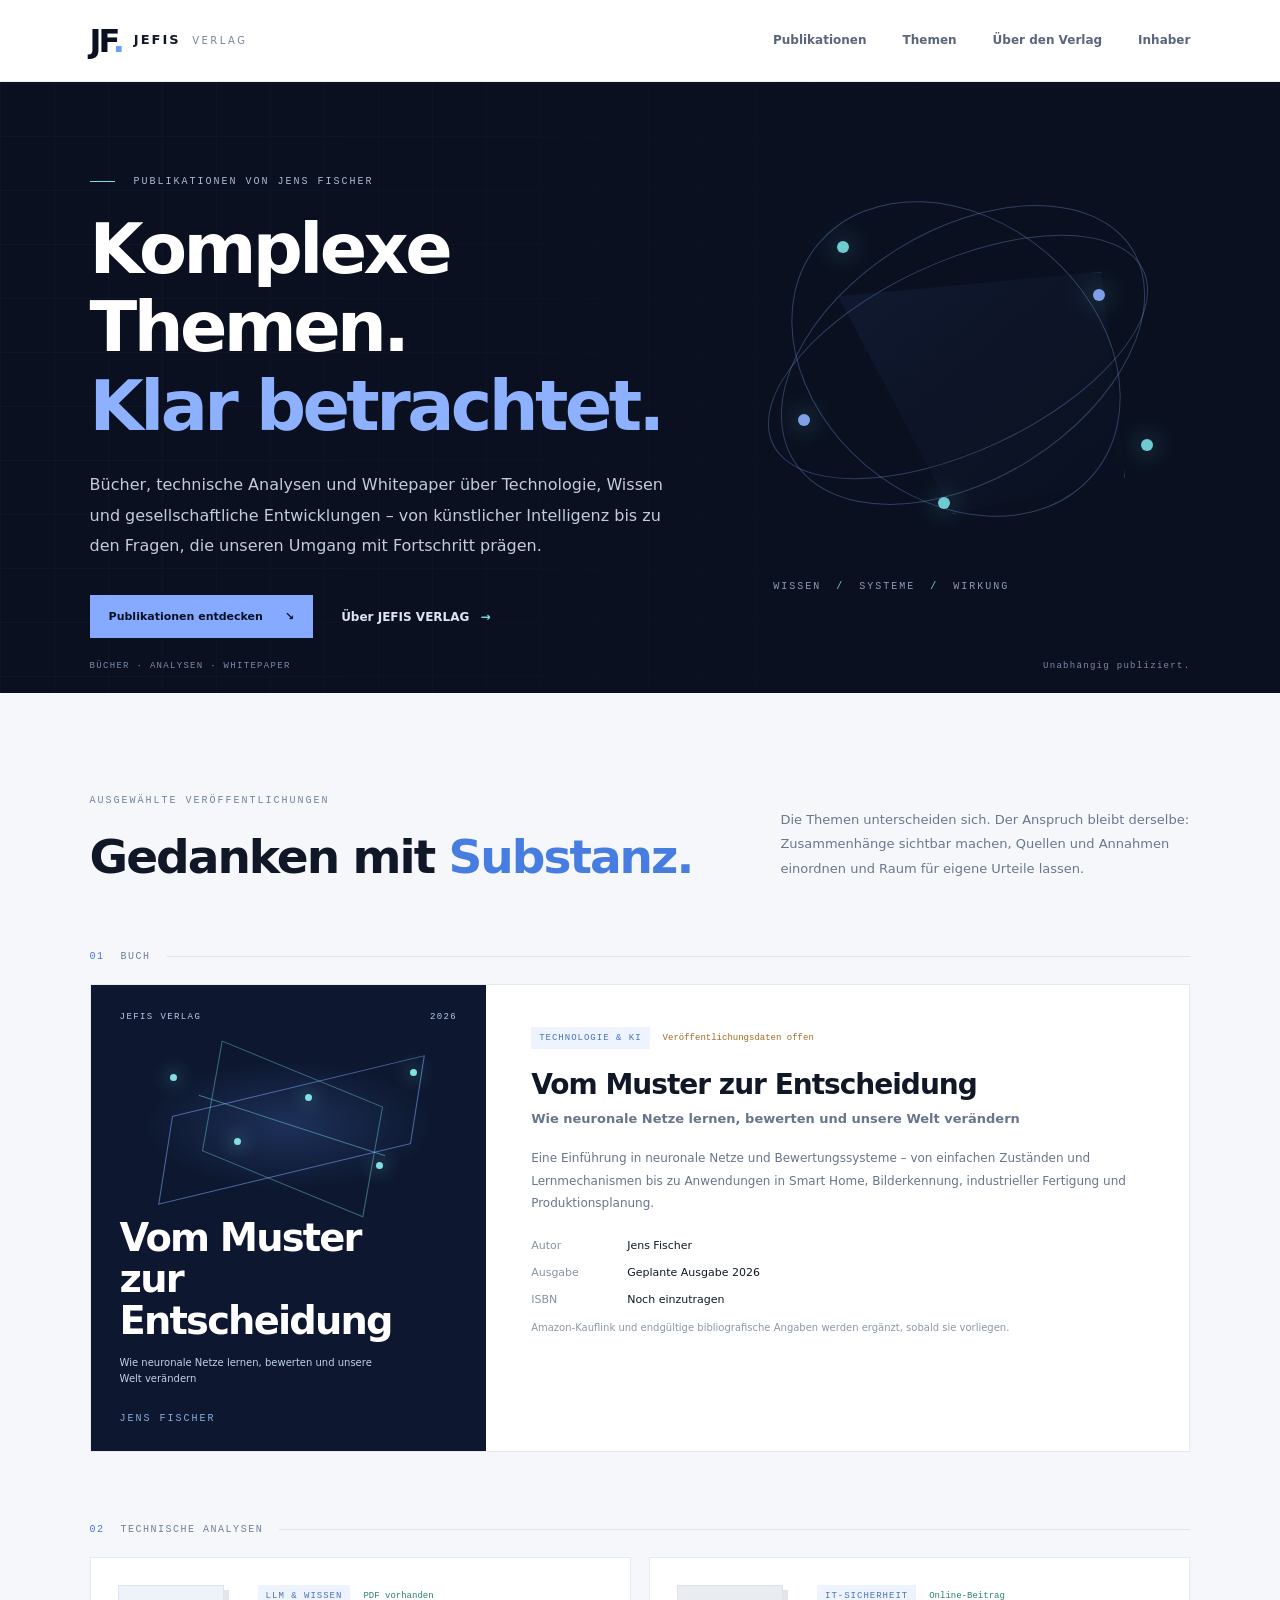
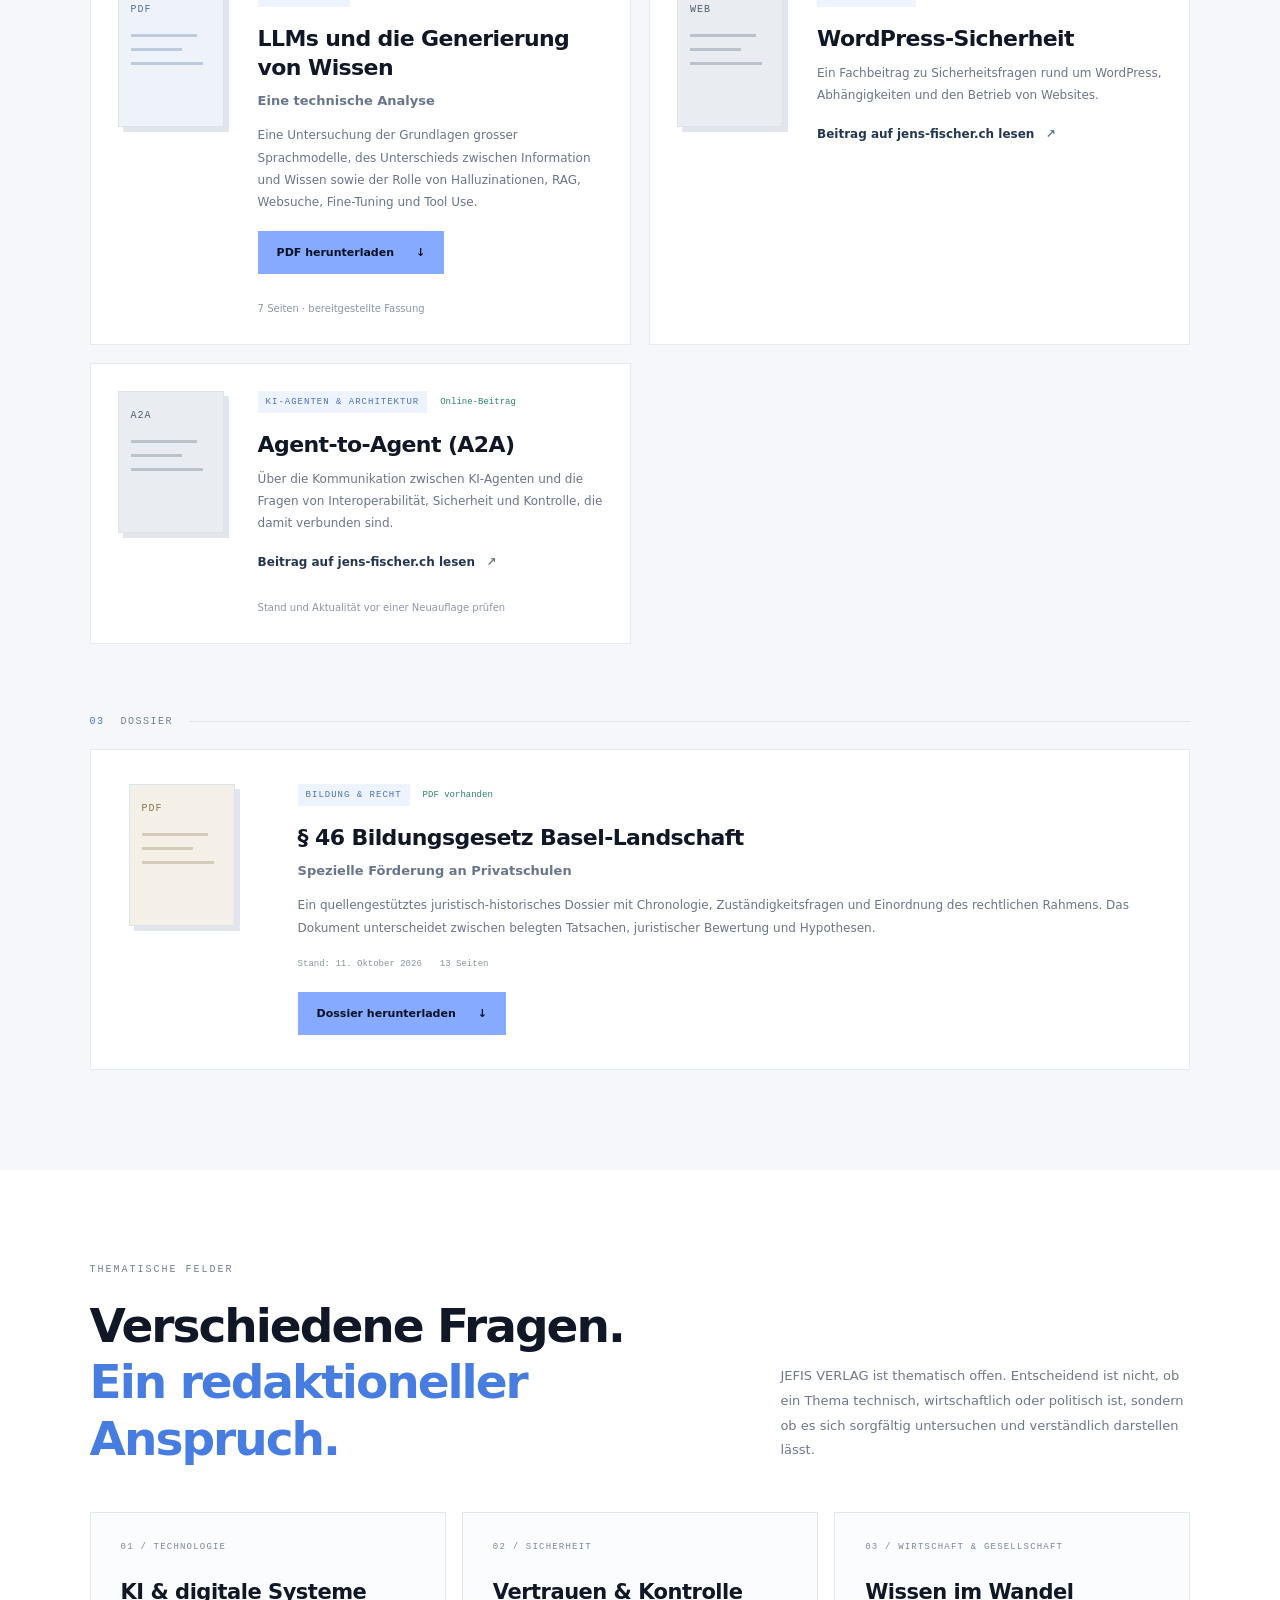
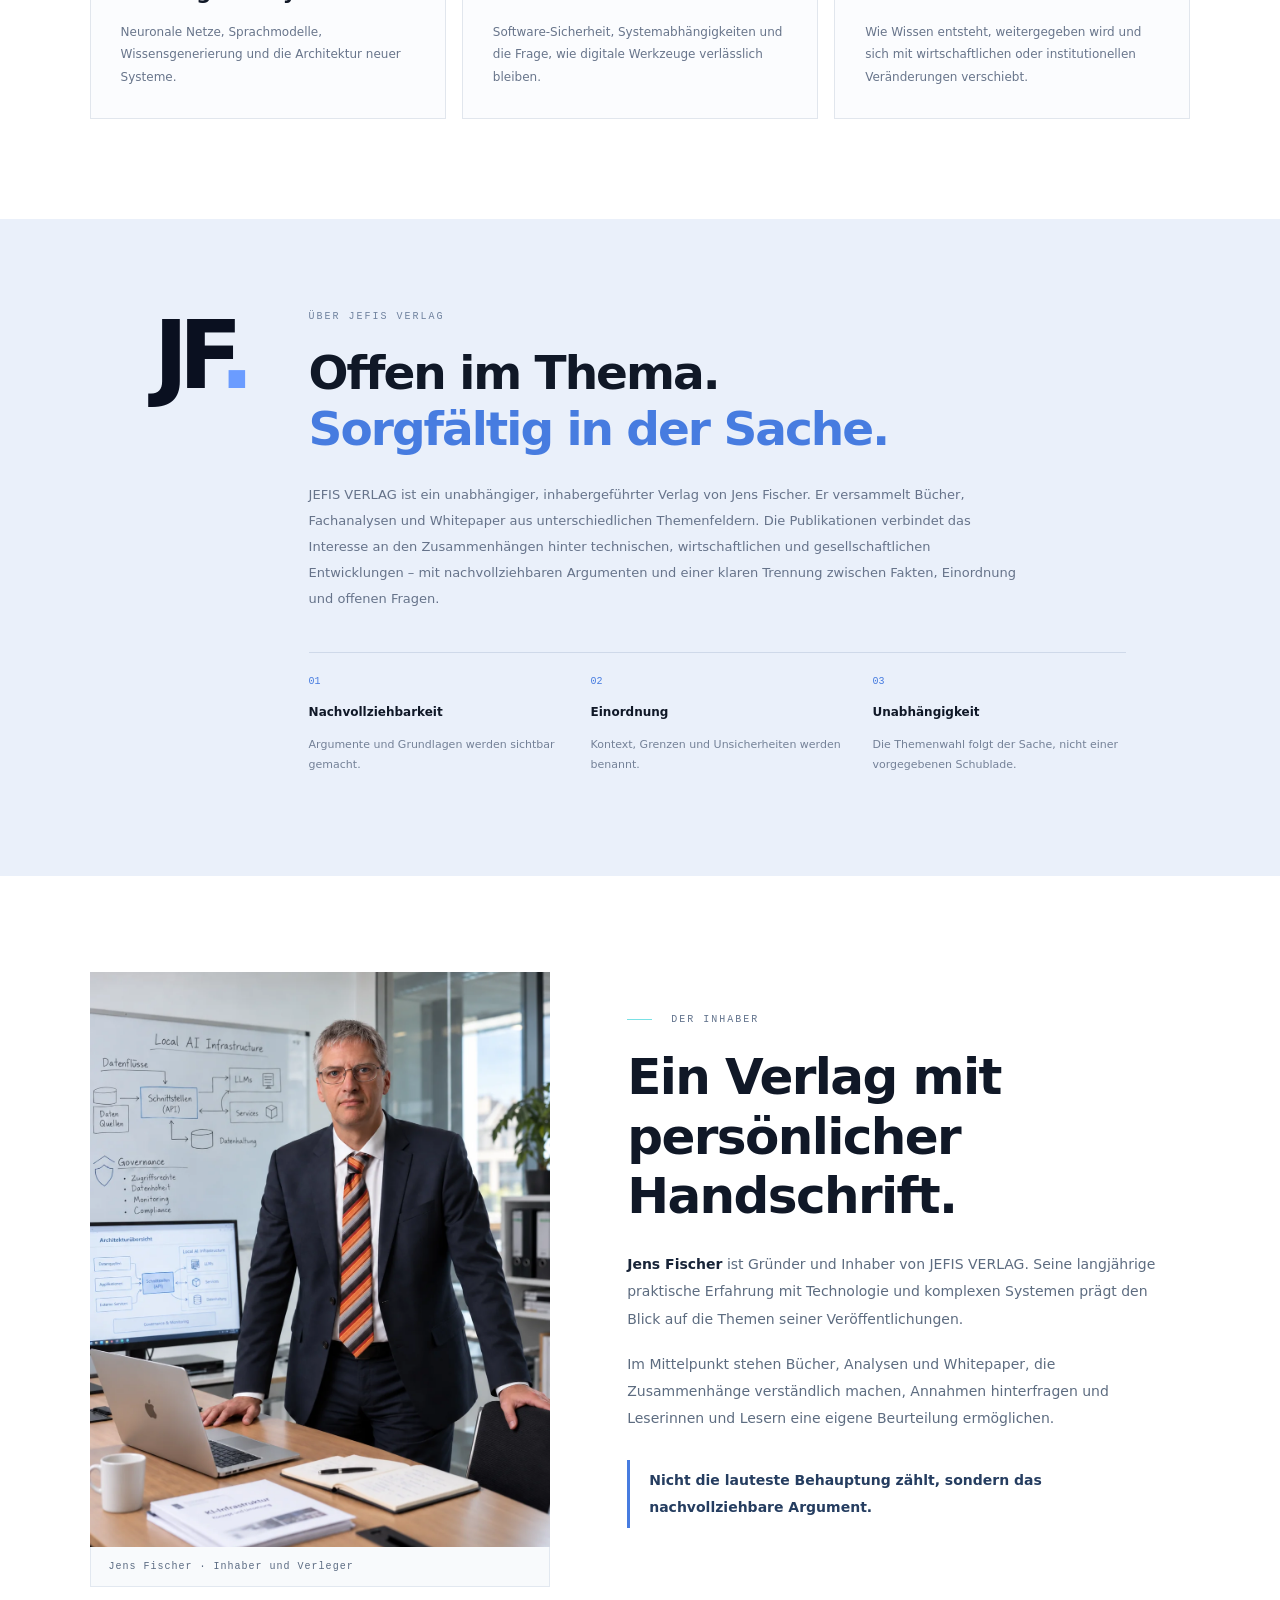
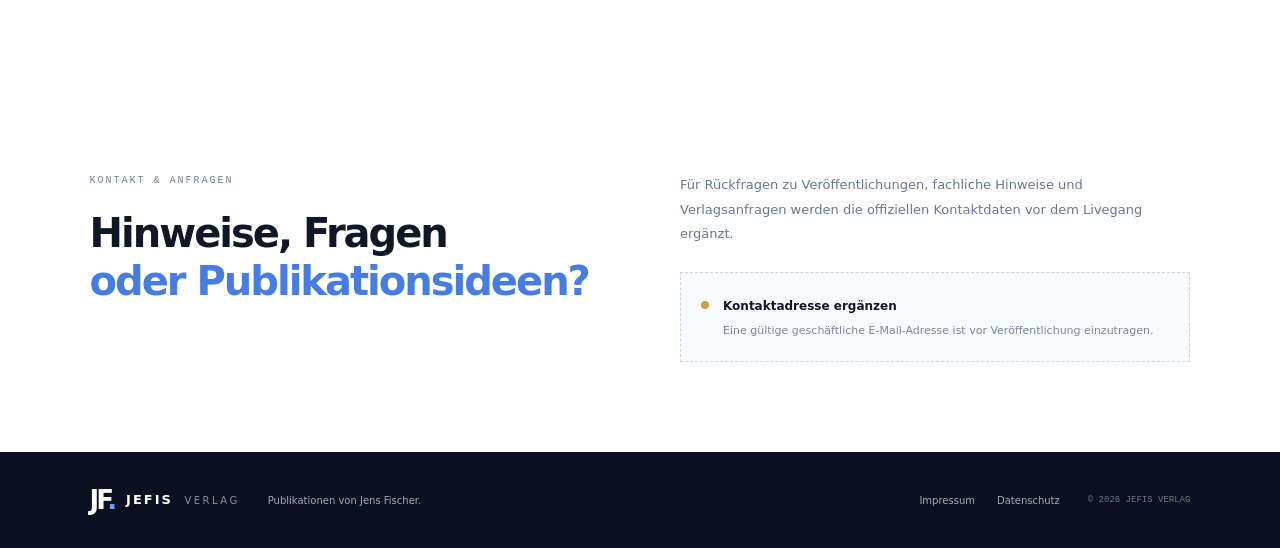
==== index.html @ 1a8c1069 "Add files via upload Initial website" ====
<!DOCTYPE html>

<html lang="de-CH">
<head>
<meta charset="utf-8"/>
<meta content="width=device-width, initial-scale=1" name="viewport"/>
<meta content="JEFIS VERLAG – Bücher, Fachanalysen und Whitepaper von Jens Fischer zu Technologie, Wissen, Sicherheit und gesellschaftlichem Wandel." name="description"/>
<meta content="#111a28" name="theme-color"/>
<title>JEFIS VERLAG — Publikationen von Jens Fischer</title>
<link href="assets/styles.css" rel="stylesheet"/>
</head>
<body>
<a class="skip-link" href="#inhalt">Zum Inhalt springen</a>
<header class="site-header">
<a aria-label="JEFIS VERLAG Startseite" class="brand" href="index.html"><span class="brand-mark">JF<span>.</span></span><span class="brand-name">JEFIS <b>VERLAG</b></span></a>
<nav aria-label="Hauptnavigation"><a href="#publikationen">Publikationen</a><a href="#themen">Themen</a><a href="#verlag">Über den Verlag</a><a href="#inhaber">Inhaber</a></nav>
</header>
<main id="inhalt">
<section class="hero">
<div class="hero-grid"></div>
<div class="hero-content">
<p class="eyebrow"><span class="eyebrow-line"></span> Publikationen von Jens Fischer</p>
<h1>Komplexe Themen.<br/><span>Klar betrachtet.</span></h1>
<p class="hero-copy">Bücher, technische Analysen und Whitepaper über Technologie, Wissen und gesellschaftliche Entwicklungen – von künstlicher Intelligenz bis zu den Fragen, die unseren Umgang mit Fortschritt prägen.</p>
<div class="hero-actions"><a class="button button-primary" href="#publikationen">Publikationen entdecken <span aria-hidden="true">↘</span></a><a class="text-link" href="#verlag">Über JEFIS VERLAG <span aria-hidden="true">→</span></a></div>
</div>
<div aria-hidden="true" class="hero-art"><div class="orbit orbit-one"></div><div class="orbit orbit-two"></div><div class="orbit orbit-three"></div><div class="node node-a"></div><div class="node node-b"></div><div class="node node-c"></div><div class="node node-d"></div><div class="node node-e"></div><div class="hero-art-label">WISSEN <span>/</span> SYSTEME <span>/</span> WIRKUNG</div></div>
<div class="hero-foot"><span>BÜCHER · ANALYSEN · WHITEPAPER</span><span>Unabhängig publiziert.</span></div>
</section>
<section class="section publications" id="publikationen">
<div class="section-heading"><div><p class="eyebrow">Ausgewählte Veröffentlichungen</p><h2>Gedanken mit <span>Substanz.</span></h2></div><p class="section-intro">Die Themen unterscheiden sich. Der Anspruch bleibt derselbe: Zusammenhänge sichtbar machen, Quellen und Annahmen einordnen und Raum für eigene Urteile lassen.</p></div>
<div class="publication-group"><div class="group-label"><span>01</span><span>BUCH</span><span class="group-rule"></span></div>
<article class="publication-card book-card">
<div aria-label="Gestaltete Titelansicht des Buches" class="book-cover"><div class="cover-top">JEFIS VERLAG <span>2026</span></div><div class="cover-graphic"><span></span><span></span><span></span><span></span><span></span><i></i></div><div class="cover-title">Vom Muster<br/>zur Entscheidung</div><div class="cover-subtitle">Wie neuronale Netze lernen, bewerten und unsere Welt verändern</div><div class="cover-author">JENS FISCHER</div></div>
<div class="publication-info"><div class="meta-row"><span class="tag">TECHNOLOGIE &amp; KI</span><span class="status">Veröffentlichungsdaten offen</span></div><h3>Vom Muster zur Entscheidung</h3><p class="subtitle">Wie neuronale Netze lernen, bewerten und unsere Welt verändern</p><p>Eine Einführung in neuronale Netze und Bewertungssysteme – von einfachen Zuständen und Lernmechanismen bis zu Anwendungen in Smart Home, Bilderkennung, industrieller Fertigung und Produktionsplanung.</p><p class="detail-line"><span>Autor</span> Jens Fischer</p><p class="detail-line"><span>Ausgabe</span> Geplante Ausgabe 2026</p><p class="detail-line"><span>ISBN</span> Noch einzutragen</p><p class="micro-note">Amazon-Kauflink und endgültige bibliografische Angaben werden ergänzt, sobald sie vorliegen.</p></div>
</article>
</div>
<div class="publication-group"><div class="group-label"><span>02</span><span>TECHNISCHE ANALYSEN</span><span class="group-rule"></span></div>
<div class="publication-list">
<article class="list-card"><div class="document-symbol symbol-blue"><span>PDF</span><i></i><i></i><i></i></div><div class="list-card-content"><div class="meta-row"><span class="tag">LLM &amp; WISSEN</span><span class="status status-live">PDF vorhanden</span></div><h3>LLMs und die Generierung von Wissen</h3><p class="subtitle">Eine technische Analyse</p><p>Eine Untersuchung der Grundlagen grosser Sprachmodelle, des Unterschieds zwischen Information und Wissen sowie der Rolle von Halluzinationen, RAG, Websuche, Fine-Tuning und Tool Use.</p><div class="card-actions"><a class="button button-primary" download="" href="whitepapers/llms-generierung-von-wissen.pdf">PDF herunterladen <span aria-hidden="true">↓</span></a><span class="micro-note">7 Seiten · bereitgestellte Fassung</span></div></div></article>
<article class="list-card"><div class="document-symbol symbol-slate"><span>WEB</span><i></i><i></i><i></i></div><div class="list-card-content"><div class="meta-row"><span class="tag">IT-SICHERHEIT</span><span class="status status-live">Online-Beitrag</span></div><h3>WordPress-Sicherheit</h3><p>Ein Fachbeitrag zu Sicherheitsfragen rund um WordPress, Abhängigkeiten und den Betrieb von Websites.</p><div class="card-actions"><a class="text-link dark-link" href="https://jens-fischer.ch/projekt-wordpress-sicherheit.html" rel="noopener noreferrer" target="_blank">Beitrag auf jens-fischer.ch lesen <span aria-hidden="true">↗</span></a></div></div></article>
<article class="list-card"><div class="document-symbol symbol-slate"><span>A2A</span><i></i><i></i><i></i></div><div class="list-card-content"><div class="meta-row"><span class="tag">KI-AGENTEN &amp; ARCHITEKTUR</span><span class="status status-live">Online-Beitrag</span></div><h3>Agent-to-Agent (A2A)</h3><p>Über die Kommunikation zwischen KI-Agenten und die Fragen von Interoperabilität, Sicherheit und Kontrolle, die damit verbunden sind.</p><div class="card-actions"><a class="text-link dark-link" href="https://jens-fischer.ch/a2a.html" rel="noopener noreferrer" target="_blank">Beitrag auf jens-fischer.ch lesen <span aria-hidden="true">↗</span></a><span class="micro-note">Stand und Aktualität vor einer Neuauflage prüfen</span></div></div></article>
</div>
</div>
<div class="publication-group"><div class="group-label"><span>03</span><span>DOSSIER</span><span class="group-rule"></span></div>
<article class="list-card"><div class="document-symbol symbol-amber"><span>PDF</span><i></i><i></i><i></i></div><div class="list-card-content"><div class="meta-row"><span class="tag">BILDUNG &amp; RECHT</span><span class="status status-live">PDF vorhanden</span></div><h3>§ 46 Bildungsgesetz Basel-Landschaft</h3><p class="subtitle">Spezielle Förderung an Privatschulen</p><p>Ein quellengestütztes juristisch-historisches Dossier mit Chronologie, Zuständigkeitsfragen und Einordnung des rechtlichen Rahmens. Das Dokument unterscheidet zwischen belegten Tatsachen, juristischer Bewertung und Hypothesen.</p><div class="paper-meta"><span>Stand: 11. Oktober 2026</span><span>13 Seiten</span></div><div class="card-actions"><a class="button button-primary" download="" href="whitepapers/paragraph-46-bildungsgesetz-bl.pdf">Dossier herunterladen <span aria-hidden="true">↓</span></a></div></div></article>
</div>
</section>
<section class="themes-section" id="themen"><div class="section-heading"><div><p class="eyebrow">Thematische Felder</p><h2>Verschiedene Fragen.<br/><span>Ein redaktioneller Anspruch.</span></h2></div><p class="section-intro">JEFIS VERLAG ist thematisch offen. Entscheidend ist nicht, ob ein Thema technisch, wirtschaftlich oder politisch ist, sondern ob es sich sorgfältig untersuchen und verständlich darstellen lässt.</p></div>
<div class="theme-grid">
<article class="theme-card"><span class="theme-number">01 / TECHNOLOGIE</span><h3>KI &amp; digitale Systeme</h3><p>Neuronale Netze, Sprachmodelle, Wissensgenerierung und die Architektur neuer Systeme.</p></article>
<article class="theme-card"><span class="theme-number">02 / SICHERHEIT</span><h3>Vertrauen &amp; Kontrolle</h3><p>Software-Sicherheit, Systemabhängigkeiten und die Frage, wie digitale Werkzeuge verlässlich bleiben.</p></article>
<article class="theme-card"><span class="theme-number">03 / WIRTSCHAFT &amp; GESELLSCHAFT</span><h3>Wissen im Wandel</h3><p>Wie Wissen entsteht, weitergegeben wird und sich mit wirtschaftlichen oder institutionellen Veränderungen verschiebt.</p></article>

</div>
</section>
<section class="manifesto" id="verlag"><div class="manifesto-mark">JF<span>.</span></div><div><p class="eyebrow">Über JEFIS VERLAG</p><h2>Offen im Thema.<br/><span>Sorgfältig in der Sache.</span></h2><p>JEFIS VERLAG ist ein unabhängiger, inhabergeführter Verlag von Jens Fischer. Er versammelt Bücher, Fachanalysen und Whitepaper aus unterschiedlichen Themenfeldern. Die Publikationen verbindet das Interesse an den Zusammenhängen hinter technischen, wirtschaftlichen und gesellschaftlichen Entwicklungen – mit nachvollziehbaren Argumenten und einer klaren Trennung zwischen Fakten, Einordnung und offenen Fragen.</p><div class="principles"><div><span>01</span><b>Nachvollziehbarkeit</b><p>Argumente und Grundlagen werden sichtbar gemacht.</p></div><div><span>02</span><b>Einordnung</b><p>Kontext, Grenzen und Unsicherheiten werden benannt.</p></div><div><span>03</span><b>Unabhängigkeit</b><p>Die Themenwahl folgt der Sache, nicht einer vorgegebenen Schublade.</p></div></div></div></section><section aria-labelledby="owner-title" class="publisher-owner" id="inhaber">
<div class="owner-photo-wrap">
<img alt="Jens Fischer, Inhaber von JEFIS VERLAG, vor einer Tafel mit einer Skizze zu lokaler KI-Infrastruktur" decoding="async" height="1200" loading="lazy" src="assets/jefis-inhaber.webp" width="920"/>
<div class="owner-photo-caption">Jens Fischer · Inhaber und Verleger</div>
</div>
<div class="owner-text">
<p class="eyebrow"><span class="eyebrow-line"></span> Der Inhaber</p>
<h2 id="owner-title">Ein Verlag mit persönlicher Handschrift.</h2>
<p><strong>Jens Fischer</strong> ist Gründer und Inhaber von JEFIS VERLAG. Seine langjährige praktische Erfahrung mit Technologie und komplexen Systemen prägt den Blick auf die Themen seiner Veröffentlichungen.</p>
<p>Im Mittelpunkt stehen Bücher, Analysen und Whitepaper, die Zusammenhänge verständlich machen, Annahmen hinterfragen und Leserinnen und Lesern eine eigene Beurteilung ermöglichen.</p>
<p class="owner-note">Nicht die lauteste Behauptung zählt, sondern das nachvollziehbare Argument.</p>
</div>
</section>
<section class="contact-section" id="kontakt"><div><p class="eyebrow">Kontakt &amp; Anfragen</p><h2>Hinweise, Fragen<br/><span>oder Publikationsideen?</span></h2></div><div class="contact-content"><p>Für Rückfragen zu Veröffentlichungen, fachliche Hinweise und Verlagsanfragen werden die offiziellen Kontaktdaten vor dem Livegang ergänzt.</p><div class="contact-placeholder"><span class="contact-dot"></span><div><b>Kontaktadresse ergänzen</b><p>Eine gültige geschäftliche E-Mail-Adresse ist vor Veröffentlichung einzutragen.</p></div></div></div></section>
</main>
<footer class="site-footer"><a class="brand footer-brand" href="index.html"><span class="brand-mark">JF<span>.</span></span><span class="brand-name">JEFIS <b>VERLAG</b></span></a><p>Publikationen von Jens Fischer.</p><div class="footer-links"><a href="impressum.html">Impressum</a><a href="datenschutz.html">Datenschutz</a></div><span class="copyright">© 2026 JEFIS VERLAG</span></footer>
</body>
</html>
---- assets/styles.css ----
:root{--ink:#101827;--navy:#0a1020;--muted:#637087;--blue:#6b9cff;--cyan:#79e1e5;--paper:#f5f7fb;--line:#dfe5ef;--white:#fff;--mono:'SFMono-Regular',Consolas,'Liberation Mono',monospace;--sans:Inter,ui-sans-serif,system-ui,-apple-system,BlinkMacSystemFont,'Segoe UI',Arial,sans-serif}*{box-sizing:border-box}html{scroll-behavior:smooth;scroll-padding-top:90px}body{margin:0;background:var(--paper);color:var(--ink);font-family:var(--sans);font-size:15px;line-height:1.7;-webkit-font-smoothing:antialiased}a{color:inherit;text-decoration:none}.skip-link{position:absolute;left:-9999px;top:0;background:#fff;padding:10px}.skip-link:focus{left:10px;z-index:100}.site-header{height:82px;padding:0 7vw;display:flex;align-items:center;justify-content:space-between;background:#fff;border-bottom:1px solid #e8edf5}.brand{display:inline-flex;align-items:center;gap:12px}.brand-mark{font-size:32px;font-weight:800;letter-spacing:-3px;line-height:1;color:var(--navy)}.brand-mark span,.manifesto-mark span{color:var(--blue)}.brand-name{font-size:13px;font-weight:800;letter-spacing:2px}.brand-name b{font-size:10px;font-weight:500;color:#7a8597;letter-spacing:2.5px;margin-left:5px}nav{display:flex;gap:36px;font-size:12px;font-weight:700;color:#59667b}nav a:hover,.footer-links a:hover{color:#2e65ca}.hero{position:relative;min-height:610px;background:var(--navy);color:#fff;padding:92px 7vw 55px;overflow:hidden;isolation:isolate}.hero-grid{position:absolute;inset:0;z-index:-1;opacity:.17;background-image:linear-gradient(rgba(132,164,218,.22) 1px,transparent 1px),linear-gradient(90deg,rgba(132,164,218,.22) 1px,transparent 1px);background-size:54px 54px;mask-image:linear-gradient(90deg,black,transparent 92%)}.hero-content{max-width:680px;position:relative;z-index:2}.eyebrow{font:500 10px/1.5 var(--mono);text-transform:uppercase;letter-spacing:2px;color:#71839f;margin:0 0 21px}.hero .eyebrow{color:#a9bad5}.eyebrow-line{display:inline-block;width:25px;height:1px;background:var(--cyan);vertical-align:middle;margin-right:11px}.hero h1{font-size:clamp(40px,5.5vw,70px);line-height:1.12;letter-spacing:-3.6px;margin:0 0 25px;font-weight:700}.hero h1 span{color:#8db1ff}.hero-copy{font-size:16px;line-height:1.9;max-width:600px;color:#c2ccdc;margin:0 0 34px}.hero-actions{display:flex;align-items:center;gap:28px;flex-wrap:wrap}.button{display:inline-flex;align-items:center;justify-content:center;gap:22px;padding:14px 18px;font:700 11px var(--sans);border:1px solid transparent;cursor:pointer;transition:transform .18s,background .18s}.button:hover:not(:disabled){transform:translateY(-2px)}.button-primary{background:#86aaff;color:#071123}.button-primary:hover{background:#a3beff}.text-link{font-size:12px;font-weight:700;color:#dce5f4}.text-link span{color:var(--cyan);margin-left:7px}.hero-art{position:absolute;width:470px;height:470px;right:6%;top:65px;opacity:.9}.orbit{position:absolute;border:1px solid rgba(130,170,245,.35);border-radius:50%;transform:rotate(-25deg)}.orbit-one{width:410px;height:190px;left:20px;top:115px}.orbit-two{width:360px;height:280px;left:43px;top:72px;transform:rotate(40deg)}.orbit-three{width:250px;height:400px;left:105px;top:8px;transform:rotate(58deg)}.node{position:absolute;width:12px;height:12px;border-radius:50%;background:var(--cyan);box-shadow:0 0 25px rgba(121,225,229,.7)}.node-a{left:104px;top:94px}.node-b{left:360px;top:142px;background:#8db1ff}.node-c{left:205px;top:350px}.node-d{left:408px;top:292px}.node-e{left:65px;top:267px;background:#8db1ff}.hero-art:after{content:'';position:absolute;left:90px;top:125px;width:300px;height:240px;border:1px solid rgba(141,177,255,.2);clip-path:polygon(5% 10%,92% 0,100% 85%,43% 100%);background:linear-gradient(140deg,rgba(105,150,255,.08),transparent)}.hero-art-label{position:absolute;bottom:25px;left:40px;font:10px var(--mono);letter-spacing:2px;color:#9aabc5}.hero-art-label span{color:var(--cyan);padding:0 7px}.hero-foot{position:absolute;left:7vw;right:7vw;bottom:22px;display:flex;justify-content:space-between;font:9px var(--mono);letter-spacing:1.3px;color:#7d8ba4}.section{padding:100px 7vw}.section-heading{display:flex;justify-content:space-between;gap:50px;align-items:end;margin-bottom:65px}.section-heading h2,.manifesto h2,.contact-section h2{font-size:clamp(32px,4vw,47px);line-height:1.2;letter-spacing:-2px;margin:0;font-weight:700}.section-heading h2 span,.manifesto h2 span,.contact-section h2 span{color:#477ce0}.section-intro{max-width:410px;margin:0 0 4px;color:#6b778c;font-size:13px;line-height:1.9}.publication-group{margin-top:20px}.group-label{display:flex;align-items:center;gap:16px;font:10px var(--mono);letter-spacing:1.5px;color:#718097;margin-bottom:22px}.group-label>span:first-child{color:#4277dc}.group-rule{height:1px;background:var(--line);flex:1}.publication-card{display:grid;grid-template-columns:minmax(230px,36%) 1fr;background:#fff;border:1px solid #e5eaf2}.book-cover{min-height:420px;padding:27px 29px;background:#0d1830;color:#fff;display:flex;flex-direction:column;position:relative;overflow:hidden}.cover-top{display:flex;justify-content:space-between;font:9px var(--mono);letter-spacing:1.4px;color:#b8c9e9}.cover-graphic{height:150px;position:relative;margin:28px 0 17px;background:radial-gradient(ellipse at center,rgba(96,145,255,.2),transparent 60%)}.cover-graphic span{position:absolute;width:7px;height:7px;border-radius:50%;background:#80e0e2;box-shadow:0 0 18px #80e0e2}.cover-graphic span:nth-child(1){top:24px;left:15%}.cover-graphic span:nth-child(2){top:88px;left:34%}.cover-graphic span:nth-child(3){top:44px;left:55%}.cover-graphic span:nth-child(4){top:112px;left:76%}.cover-graphic span:nth-child(5){top:19px;left:86%}.cover-graphic:before,.cover-graphic:after{content:'';position:absolute;left:16%;top:23%;width:69%;height:60%;border:1px solid rgba(132,169,255,.55);transform:skew(-23deg) rotate(-15deg)}.cover-graphic:after{left:28%;top:12%;width:46%;height:80%;transform:skew(16deg) rotate(25deg);border-color:rgba(121,225,229,.4)}.cover-graphic i{position:absolute;left:22%;top:50%;width:58%;height:1px;background:rgba(121,225,229,.45);transform:rotate(18deg)}.cover-title{font-size:clamp(28px,3vw,39px);line-height:1.08;letter-spacing:-1.8px;font-weight:700;position:relative}.cover-subtitle{font-size:10px;line-height:1.6;color:#c2d0e9;margin-top:14px;max-width:270px}.cover-author{margin-top:auto;padding-top:26px;font:10px var(--mono);letter-spacing:2px;color:#8ca9dd}.publication-info{padding:42px 45px}.meta-row{display:flex;align-items:center;gap:13px;flex-wrap:wrap;margin-bottom:18px}.tag{font:9px var(--mono);letter-spacing:1px;color:#4a72ba;background:#edf3ff;padding:6px 8px}.status{font:9px var(--mono);color:#a26b26}.status-live{color:#2d826e}.publication-info h3,.whitepaper-info h3{font-size:28px;letter-spacing:-1px;line-height:1.25;margin:0 0 6px}.subtitle{font-size:13px;font-weight:700;color:#68758b;margin:0 0 17px}.publication-info>p:not(.subtitle):not(.detail-line):not(.micro-note),.whitepaper-info>p:not(.subtitle):not(.micro-note){font-size:12px;line-height:1.9;color:#68758b;margin:0 0 22px}.detail-line{display:flex;gap:20px;margin:8px 0;font-size:11px}.detail-line span{width:76px;color:#8591a4}.button-disabled{background:#eef1f6;color:#8a94a5;border-color:#e3e8f0;cursor:not-allowed;margin-top:17px}.micro-note{font-size:10px;color:#8b96a8;margin:10px 0 0;line-height:1.7}.whitepaper-group{margin-top:72px}.whitepaper-card{display:grid;grid-template-columns:145px 1fr;gap:32px;padding:37px 42px;background:#fff;border:1px solid #e5eaf2}.paper-icon{height:174px;width:130px;background:#eaf0fa;border:1px solid #d7e0ef;position:relative;padding:22px 14px;color:#477ce0;font:11px var(--mono);letter-spacing:1px;box-shadow:7px 7px 0 #d9e2f0}.paper-corner{position:absolute;right:0;top:0;width:24px;height:24px;background:#d1def2;clip-path:polygon(0 0,100% 100%,100% 0)}.paper-icon i{display:block;height:3px;background:#bdcce2;margin-top:13px;width:85%}.paper-icon i:nth-of-type(2){width:68%}.paper-icon i:nth-of-type(3){width:92%}.paper-icon i:nth-of-type(4){width:52%}.whitepaper-info h3{font-size:24px}.paper-meta{display:flex;gap:18px;flex-wrap:wrap;font:9px var(--mono);color:#8792a4;margin:20px 0 23px}.whitepaper-info .button{margin-top:0}.manifesto{background:#eaf0fa;padding:90px 12vw;display:grid;grid-template-columns:120px 1fr;gap:35px}.manifesto-mark{font-size:94px;font-weight:800;line-height:1;color:#0a1020;letter-spacing:-10px}.manifesto h2{margin-bottom:24px}.manifesto>div:nth-child(2)>p:not(.eyebrow){max-width:720px;font-size:13px;line-height:2;color:#66738a}.principles{display:grid;grid-template-columns:repeat(3,1fr);gap:28px;margin-top:40px;border-top:1px solid #cfd9e9;padding-top:23px}.principles div>span{display:block;font:10px var(--mono);color:#477ce0;margin-bottom:12px}.principles b{font-size:12px}.principles p{font-size:11px;line-height:1.8;color:#748197}.contact-section{padding:90px 7vw;display:grid;grid-template-columns:1fr 1fr;gap:80px;background:#fff}.contact-section h2{font-size:40px}.contact-content>p{font-size:13px;line-height:1.9;color:#6b778c;margin:0 0 25px}.contact-placeholder{display:flex;gap:14px;align-items:flex-start;padding:20px;border:1px dashed #cbd4e3;background:#f9fbfe}.contact-dot{width:8px;height:8px;border-radius:50%;background:#d69b45;margin-top:8px;flex-shrink:0}.contact-placeholder b{font-size:12px}.contact-placeholder p{font-size:11px;color:#7a879b;margin:4px 0 0}.site-footer{background:#0a1020;color:#9caac0;padding:35px 7vw;display:flex;align-items:center;gap:28px;flex-wrap:wrap}.footer-brand .brand-mark{color:#fff;font-size:26px}.footer-brand .brand-name{color:#fff}.footer-brand .brand-name b{color:#8290a8}.site-footer>p{font-size:10px;margin:0;flex:1}.footer-links{display:flex;gap:22px;font-size:10px}.copyright{font:9px var(--mono);color:#697993}
.legal-page{max-width:860px;margin:0 auto;padding:70px 24px 100px;min-height:70vh}.legal-page h1{font-size:40px;letter-spacing:-1.5px}.legal-page h2{font-size:19px;margin-top:35px}.legal-page p,.legal-page li{font-size:13px;color:#5f6d83;line-height:1.9}.legal-warning{padding:16px 20px;background:#fff2d9;border-left:3px solid #d69b45;color:#805c25;font-size:12px;margin:25px 0}.back-link{font-size:12px;color:#477ce0;font-weight:700}.placeholder{background:#fff;padding:2px 5px;border-bottom:1px dashed #bd873e;color:#9a6926}
@media(max-width:900px){.hero-art{right:-170px;opacity:.35}.hero-content{max-width:680px}.publication-info{padding:30px}.manifesto{padding:75px 7vw;grid-template-columns:75px 1fr}.manifesto-mark{font-size:70px}.contact-section{gap:35px}}@media(max-width:640px){.site-header{height:auto;min-height:76px;padding:18px 6vw;align-items:flex-start;gap:16px;flex-direction:column}nav{gap:21px;flex-wrap:wrap}.hero{padding:76px 6vw 75px;min-height:600px}.hero h1{letter-spacing:-2px}.hero-art{top:190px;right:-230px;opacity:.25}.hero-foot{left:6vw;right:6vw;font-size:8px}.hero-foot span:last-child{display:none}.section{padding:70px 6vw}.section-heading{display:block;margin-bottom:45px}.section-intro{margin-top:22px}.publication-card{grid-template-columns:1fr}.book-cover{min-height:390px}.publication-info{padding:28px 23px}.publication-info h3{font-size:25px}.whitepaper-card{grid-template-columns:1fr;padding:26px 23px;gap:28px}.paper-icon{height:145px;width:110px}.whitepaper-info h3{font-size:22px}.paper-meta{flex-direction:column;gap:7px}.manifesto{padding:70px 6vw;display:block}.manifesto-mark{margin-bottom:35px}.principles{grid-template-columns:1fr;gap:10px}.principles p{margin-top:4px}.contact-section{padding:70px 6vw;grid-template-columns:1fr;gap:25px}.contact-section h2{font-size:34px}.site-footer{padding:30px 6vw;gap:18px}.site-footer>p{flex-basis:100%;order:2}.footer-links{margin-left:auto}.copyright{flex-basis:100%}}
@media(prefers-reduced-motion:reduce){html{scroll-behavior:auto}*,*:before,*:after{transition:none!important}}

/* Editorial expansion for JEFIS VERLAG */

.publication-group+.publication-group{margin-top:72px}.publication-list{display:grid;grid-template-columns:1fr 1fr;gap:18px}.list-card{display:grid;grid-template-columns:116px 1fr;gap:24px;align-items:start;background:#fff;border:1px solid #e5eaf2;padding:27px}.publication-group>.list-card{grid-template-columns:145px 1fr;padding:34px 38px}.document-symbol{height:142px;max-width:106px;width:100%;padding:18px 12px;display:flex;flex-direction:column;align-items:flex-start;gap:11px;border:1px solid #dce3ec;position:relative;font:10px var(--mono);letter-spacing:1px;box-shadow:5px 5px 0 #e1e6ed}.document-symbol span{margin-bottom:8px}.document-symbol i{display:block;height:3px;background:currentColor;opacity:.3;width:83%}.document-symbol i:nth-of-type(2){width:64%}.document-symbol i:nth-of-type(3){width:90%}.symbol-blue{background:#eef3fa;color:#4d6f9d}.symbol-slate{background:#e9edf2;color:#4e5d70}.symbol-amber{background:#f4f0e8;color:#89754e}.list-card-content{min-width:0}.list-card h3{font-size:22px;line-height:1.3;letter-spacing:-.6px;margin:0 0 8px}.list-card p:not(.subtitle):not(.micro-note){font-size:12px;line-height:1.85;color:#68758b;margin:0 0 17px}.list-card .subtitle{margin-bottom:12px}.card-actions{display:flex;align-items:center;gap:16px;flex-wrap:wrap;margin-top:18px}.card-actions .button{margin:0}.dark-link{color:#243752}.dark-link span{color:#607995}.themes-section{padding:92px 7vw 100px;background:#fff}.themes-section .section-heading{margin-bottom:45px}.theme-grid{display:grid;grid-template-columns:repeat(2,minmax(0,1fr));gap:16px}.theme-card{padding:29px 30px;border:1px solid #e1e6ed;background:#fbfcfe;min-height:190px}.theme-number{display:block;font:9px var(--mono);letter-spacing:1.2px;color:#78879b;margin-bottom:23px}.theme-card h3{font-size:21px;letter-spacing:-.5px;margin:0 0 10px}.theme-card p{font-size:12px;line-height:1.9;color:#68758b;margin:0;max-width:500px}.theme-card-future{background:#f2f4f6;border-style:dashed}.future-note{display:inline-block;margin-top:16px;font:9px var(--mono);letter-spacing:.4px;color:#7c8796}
@media(max-width:900px){.publication-list{grid-template-columns:1fr}.themes-section{padding:75px 7vw}.publication-group>.list-card{grid-template-columns:125px 1fr;padding:28px}.list-card{grid-template-columns:100px 1fr;padding:24px}.document-symbol{max-width:90px;height:125px}}
@media(max-width:640px){.publication-group+.publication-group{margin-top:55px}.list-card,.publication-group>.list-card{grid-template-columns:1fr;padding:24px 21px;gap:22px}.document-symbol{height:112px;width:88px}.themes-section{padding:68px 6vw}.theme-grid{grid-template-columns:1fr}.theme-card{min-height:0;padding:25px}.theme-number{margin-bottom:15px}.card-actions{align-items:flex-start;flex-direction:column;gap:10px}.manifesto-mark{font-size:68px}}


/* JEFIS VERLAG: publisher-specific corrections and owner portrait. */
.theme-grid{grid-template-columns:repeat(3,minmax(0,1fr))}
.publisher-owner{display:grid;grid-template-columns:minmax(280px,0.9fr) minmax(0,1.1fr);background:#fff;gap:clamp(42px,6vw,100px);padding:96px 7vw;align-items:center}
.owner-photo-wrap{margin:0;max-width:480px;background:#edf1f6;position:relative}
.owner-photo-wrap img{display:block;width:100%;height:auto;max-height:575px;object-fit:cover;object-position:center 24%}
.owner-photo-caption{padding:14px 18px;font:10px var(--mono);letter-spacing:1px;color:#5b6b82;border:1px solid #e2e8f0;border-top:0;background:#f8fafc}
.owner-text{max-width:550px}
.owner-text .eyebrow{color:#62738d}
.owner-text h2{font-size:clamp(32px,4vw,50px);line-height:1.19;letter-spacing:-1.6px;margin:0 0 24px;font-weight:700}
.owner-text p:not(.eyebrow){font-size:14px;line-height:1.95;color:#5d6c80;margin:0 0 18px}
.owner-text strong{color:#182438}
.owner-text .owner-note{border-left:3px solid #477ce0;padding:7px 0 7px 19px;margin-top:27px!important;color:#253d60!important;font-weight:600}
@media(max-width:900px){.publisher-owner{gap:35px;padding:76px 7vw}}
@media(max-width:700px){.publisher-owner{grid-template-columns:1fr;padding:65px 6vw;gap:32px}.owner-photo-wrap{max-width:450px}.owner-photo-wrap img{max-height:530px}.theme-grid{grid-template-columns:1fr}}
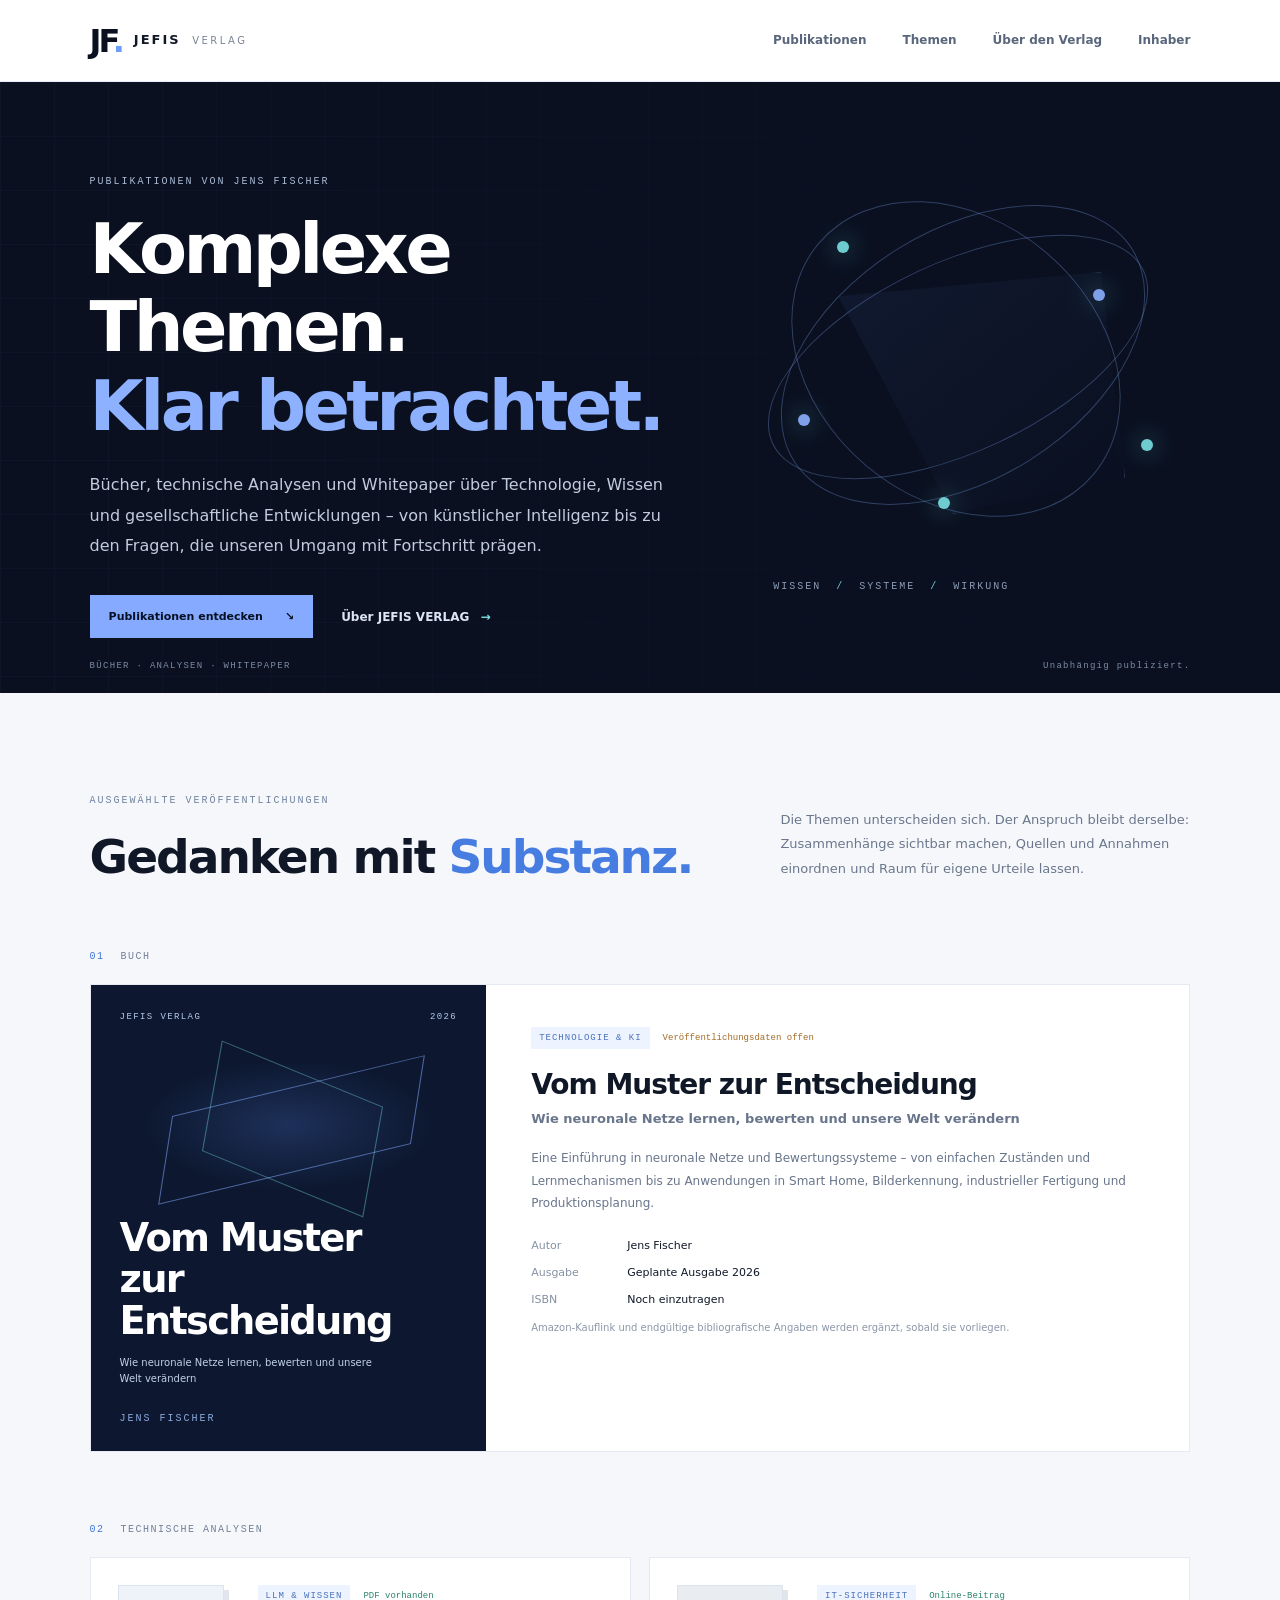
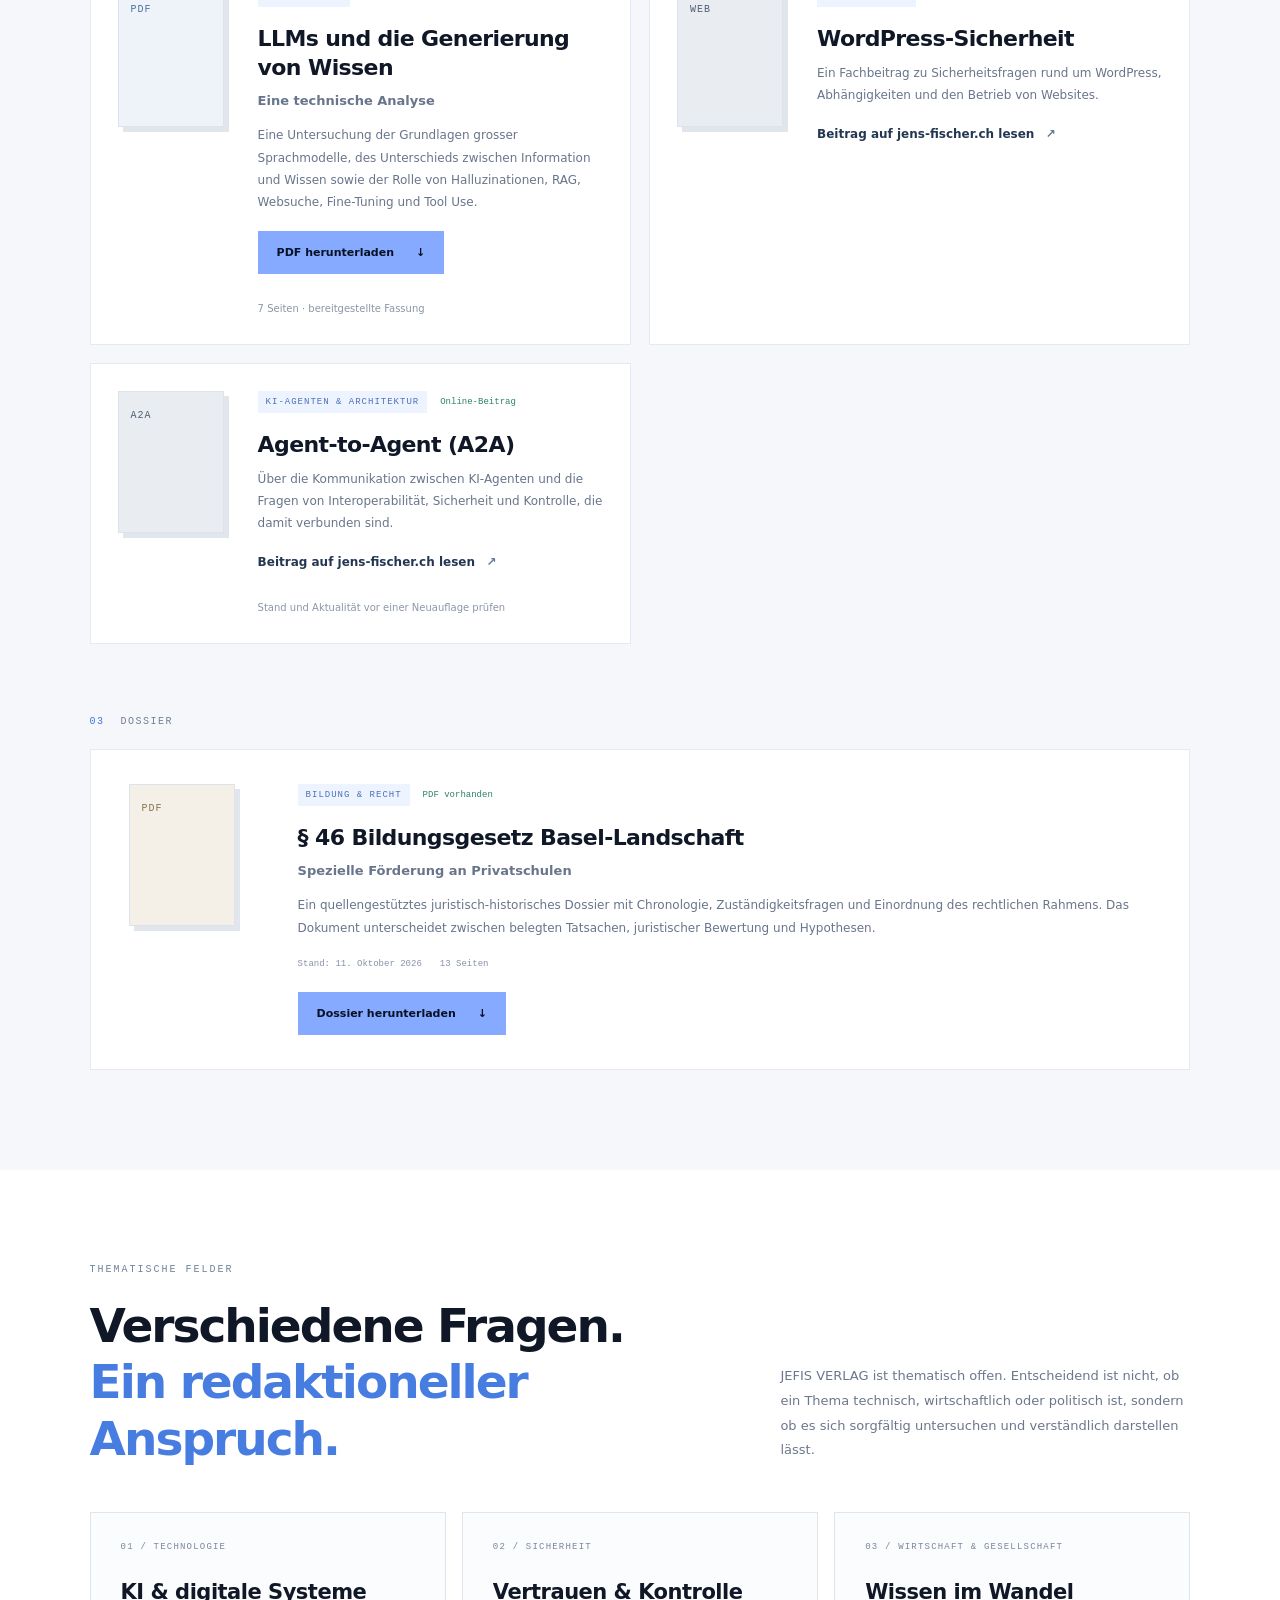
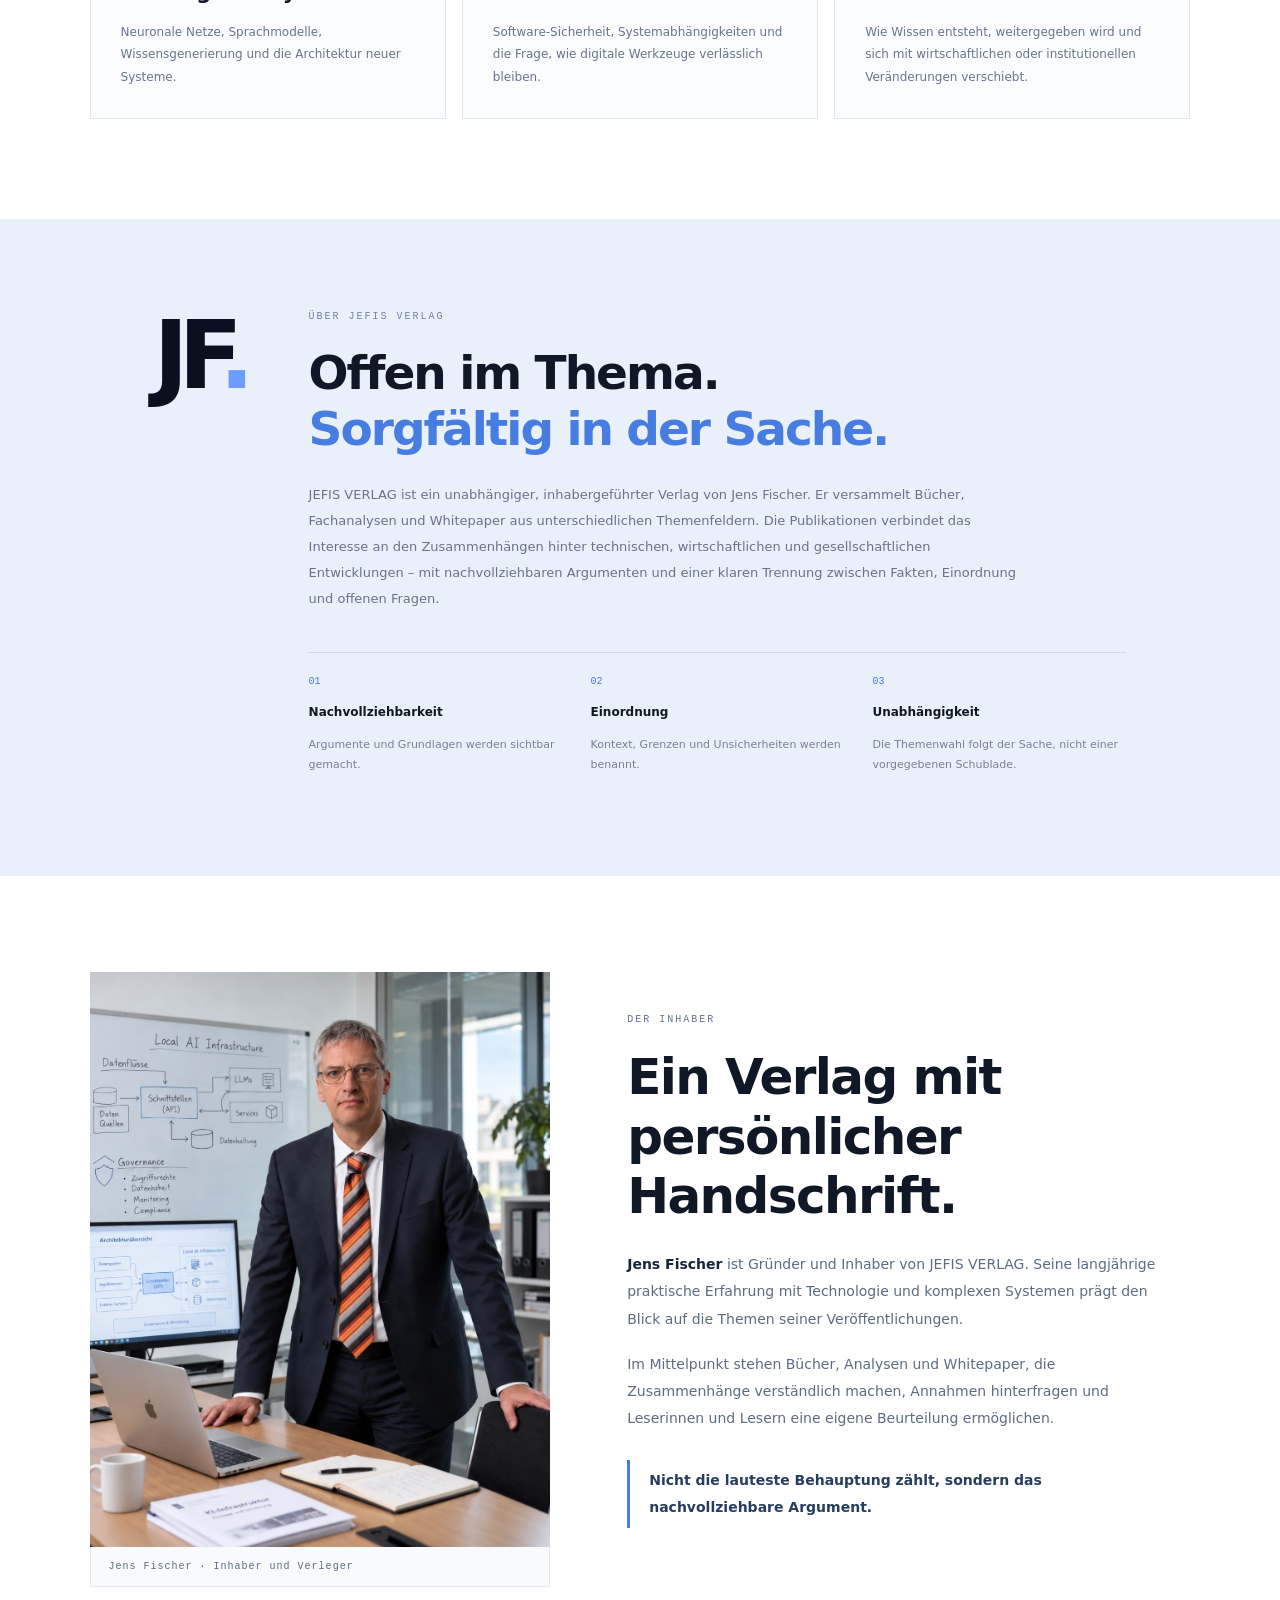
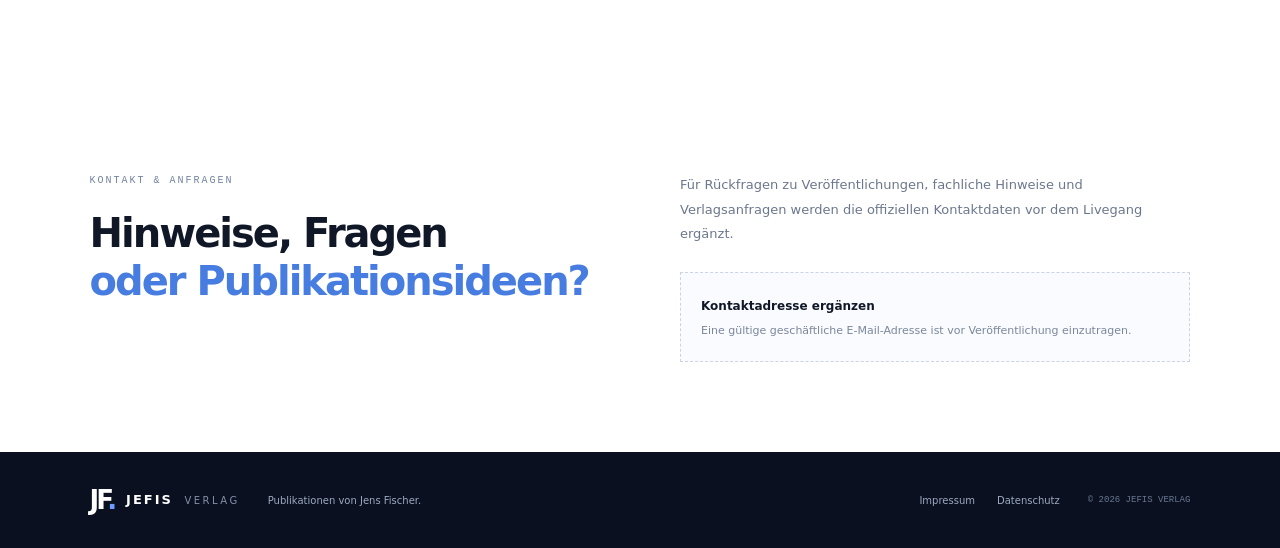
==== commit e8c26a23: "Add files via upload Bereinigungen von Tags" ====
--- a/index.html
+++ b/index.html
@@ -19,7 +19,7 @@
 <section class="hero">
 <div class="hero-grid"></div>
 <div class="hero-content">
-<p class="eyebrow"><span class="eyebrow-line"></span> Publikationen von Jens Fischer</p>
+<p class="eyebrow">Publikationen von Jens Fischer</p>
 <h1>Komplexe Themen.<br/><span>Klar betrachtet.</span></h1>
 <p class="hero-copy">Bücher, technische Analysen und Whitepaper über Technologie, Wissen und gesellschaftliche Entwicklungen – von künstlicher Intelligenz bis zu den Fragen, die unseren Umgang mit Fortschritt prägen.</p>
 <div class="hero-actions"><a class="button button-primary" href="#publikationen">Publikationen entdecken <span aria-hidden="true">↘</span></a><a class="text-link" href="#verlag">Über JEFIS VERLAG <span aria-hidden="true">→</span></a></div>
@@ -29,21 +29,21 @@
 </section>
 <section class="section publications" id="publikationen">
 <div class="section-heading"><div><p class="eyebrow">Ausgewählte Veröffentlichungen</p><h2>Gedanken mit <span>Substanz.</span></h2></div><p class="section-intro">Die Themen unterscheiden sich. Der Anspruch bleibt derselbe: Zusammenhänge sichtbar machen, Quellen und Annahmen einordnen und Raum für eigene Urteile lassen.</p></div>
-<div class="publication-group"><div class="group-label"><span>01</span><span>BUCH</span><span class="group-rule"></span></div>
+<div class="publication-group"><div class="group-label"><span>01</span><span>BUCH</span></div>
 <article class="publication-card book-card">
-<div aria-label="Gestaltete Titelansicht des Buches" class="book-cover"><div class="cover-top">JEFIS VERLAG <span>2026</span></div><div class="cover-graphic"><span></span><span></span><span></span><span></span><span></span><i></i></div><div class="cover-title">Vom Muster<br/>zur Entscheidung</div><div class="cover-subtitle">Wie neuronale Netze lernen, bewerten und unsere Welt verändern</div><div class="cover-author">JENS FISCHER</div></div>
+<div aria-label="Gestaltete Titelansicht des Buches" class="book-cover"><div class="cover-top">JEFIS VERLAG <span>2026</span></div><div aria-hidden="true" class="cover-graphic"></div><div class="cover-title">Vom Muster<br/>zur Entscheidung</div><div class="cover-subtitle">Wie neuronale Netze lernen, bewerten und unsere Welt verändern</div><div class="cover-author">JENS FISCHER</div></div>
 <div class="publication-info"><div class="meta-row"><span class="tag">TECHNOLOGIE &amp; KI</span><span class="status">Veröffentlichungsdaten offen</span></div><h3>Vom Muster zur Entscheidung</h3><p class="subtitle">Wie neuronale Netze lernen, bewerten und unsere Welt verändern</p><p>Eine Einführung in neuronale Netze und Bewertungssysteme – von einfachen Zuständen und Lernmechanismen bis zu Anwendungen in Smart Home, Bilderkennung, industrieller Fertigung und Produktionsplanung.</p><p class="detail-line"><span>Autor</span> Jens Fischer</p><p class="detail-line"><span>Ausgabe</span> Geplante Ausgabe 2026</p><p class="detail-line"><span>ISBN</span> Noch einzutragen</p><p class="micro-note">Amazon-Kauflink und endgültige bibliografische Angaben werden ergänzt, sobald sie vorliegen.</p></div>
 </article>
 </div>
-<div class="publication-group"><div class="group-label"><span>02</span><span>TECHNISCHE ANALYSEN</span><span class="group-rule"></span></div>
+<div class="publication-group"><div class="group-label"><span>02</span><span>TECHNISCHE ANALYSEN</span></div>
 <div class="publication-list">
-<article class="list-card"><div class="document-symbol symbol-blue"><span>PDF</span><i></i><i></i><i></i></div><div class="list-card-content"><div class="meta-row"><span class="tag">LLM &amp; WISSEN</span><span class="status status-live">PDF vorhanden</span></div><h3>LLMs und die Generierung von Wissen</h3><p class="subtitle">Eine technische Analyse</p><p>Eine Untersuchung der Grundlagen grosser Sprachmodelle, des Unterschieds zwischen Information und Wissen sowie der Rolle von Halluzinationen, RAG, Websuche, Fine-Tuning und Tool Use.</p><div class="card-actions"><a class="button button-primary" download="" href="whitepapers/llms-generierung-von-wissen.pdf">PDF herunterladen <span aria-hidden="true">↓</span></a><span class="micro-note">7 Seiten · bereitgestellte Fassung</span></div></div></article>
-<article class="list-card"><div class="document-symbol symbol-slate"><span>WEB</span><i></i><i></i><i></i></div><div class="list-card-content"><div class="meta-row"><span class="tag">IT-SICHERHEIT</span><span class="status status-live">Online-Beitrag</span></div><h3>WordPress-Sicherheit</h3><p>Ein Fachbeitrag zu Sicherheitsfragen rund um WordPress, Abhängigkeiten und den Betrieb von Websites.</p><div class="card-actions"><a class="text-link dark-link" href="https://jens-fischer.ch/projekt-wordpress-sicherheit.html" rel="noopener noreferrer" target="_blank">Beitrag auf jens-fischer.ch lesen <span aria-hidden="true">↗</span></a></div></div></article>
-<article class="list-card"><div class="document-symbol symbol-slate"><span>A2A</span><i></i><i></i><i></i></div><div class="list-card-content"><div class="meta-row"><span class="tag">KI-AGENTEN &amp; ARCHITEKTUR</span><span class="status status-live">Online-Beitrag</span></div><h3>Agent-to-Agent (A2A)</h3><p>Über die Kommunikation zwischen KI-Agenten und die Fragen von Interoperabilität, Sicherheit und Kontrolle, die damit verbunden sind.</p><div class="card-actions"><a class="text-link dark-link" href="https://jens-fischer.ch/a2a.html" rel="noopener noreferrer" target="_blank">Beitrag auf jens-fischer.ch lesen <span aria-hidden="true">↗</span></a><span class="micro-note">Stand und Aktualität vor einer Neuauflage prüfen</span></div></div></article>
+<article class="list-card"><div class="document-symbol symbol-blue"><span>PDF</span></div><div class="list-card-content"><div class="meta-row"><span class="tag">LLM &amp; WISSEN</span><span class="status status-live">PDF vorhanden</span></div><h3>LLMs und die Generierung von Wissen</h3><p class="subtitle">Eine technische Analyse</p><p>Eine Untersuchung der Grundlagen grosser Sprachmodelle, des Unterschieds zwischen Information und Wissen sowie der Rolle von Halluzinationen, RAG, Websuche, Fine-Tuning und Tool Use.</p><div class="card-actions"><a class="button button-primary" download="" href="whitepapers/llms-generierung-von-wissen.pdf">PDF herunterladen <span aria-hidden="true">↓</span></a><span class="micro-note">7 Seiten · bereitgestellte Fassung</span></div></div></article>
+<article class="list-card"><div class="document-symbol symbol-slate"><span>WEB</span></div><div class="list-card-content"><div class="meta-row"><span class="tag">IT-SICHERHEIT</span><span class="status status-live">Online-Beitrag</span></div><h3>WordPress-Sicherheit</h3><p>Ein Fachbeitrag zu Sicherheitsfragen rund um WordPress, Abhängigkeiten und den Betrieb von Websites.</p><div class="card-actions"><a class="text-link dark-link" href="https://jens-fischer.ch/projekt-wordpress-sicherheit.html" rel="noopener noreferrer" target="_blank">Beitrag auf jens-fischer.ch lesen <span aria-hidden="true">↗</span></a></div></div></article>
+<article class="list-card"><div class="document-symbol symbol-slate"><span>A2A</span></div><div class="list-card-content"><div class="meta-row"><span class="tag">KI-AGENTEN &amp; ARCHITEKTUR</span><span class="status status-live">Online-Beitrag</span></div><h3>Agent-to-Agent (A2A)</h3><p>Über die Kommunikation zwischen KI-Agenten und die Fragen von Interoperabilität, Sicherheit und Kontrolle, die damit verbunden sind.</p><div class="card-actions"><a class="text-link dark-link" href="https://jens-fischer.ch/a2a.html" rel="noopener noreferrer" target="_blank">Beitrag auf jens-fischer.ch lesen <span aria-hidden="true">↗</span></a><span class="micro-note">Stand und Aktualität vor einer Neuauflage prüfen</span></div></div></article>
 </div>
 </div>
-<div class="publication-group"><div class="group-label"><span>03</span><span>DOSSIER</span><span class="group-rule"></span></div>
-<article class="list-card"><div class="document-symbol symbol-amber"><span>PDF</span><i></i><i></i><i></i></div><div class="list-card-content"><div class="meta-row"><span class="tag">BILDUNG &amp; RECHT</span><span class="status status-live">PDF vorhanden</span></div><h3>§ 46 Bildungsgesetz Basel-Landschaft</h3><p class="subtitle">Spezielle Förderung an Privatschulen</p><p>Ein quellengestütztes juristisch-historisches Dossier mit Chronologie, Zuständigkeitsfragen und Einordnung des rechtlichen Rahmens. Das Dokument unterscheidet zwischen belegten Tatsachen, juristischer Bewertung und Hypothesen.</p><div class="paper-meta"><span>Stand: 11. Oktober 2026</span><span>13 Seiten</span></div><div class="card-actions"><a class="button button-primary" download="" href="whitepapers/paragraph-46-bildungsgesetz-bl.pdf">Dossier herunterladen <span aria-hidden="true">↓</span></a></div></div></article>
+<div class="publication-group"><div class="group-label"><span>03</span><span>DOSSIER</span></div>
+<article class="list-card"><div class="document-symbol symbol-amber"><span>PDF</span></div><div class="list-card-content"><div class="meta-row"><span class="tag">BILDUNG &amp; RECHT</span><span class="status status-live">PDF vorhanden</span></div><h3>§ 46 Bildungsgesetz Basel-Landschaft</h3><p class="subtitle">Spezielle Förderung an Privatschulen</p><p>Ein quellengestütztes juristisch-historisches Dossier mit Chronologie, Zuständigkeitsfragen und Einordnung des rechtlichen Rahmens. Das Dokument unterscheidet zwischen belegten Tatsachen, juristischer Bewertung und Hypothesen.</p><div class="paper-meta"><span>Stand: 11. Oktober 2026</span><span>13 Seiten</span></div><div class="card-actions"><a class="button button-primary" download="" href="whitepapers/paragraph-46-bildungsgesetz-bl.pdf">Dossier herunterladen <span aria-hidden="true">↓</span></a></div></div></article>
 </div>
 </section>
 <section class="themes-section" id="themen"><div class="section-heading"><div><p class="eyebrow">Thematische Felder</p><h2>Verschiedene Fragen.<br/><span>Ein redaktioneller Anspruch.</span></h2></div><p class="section-intro">JEFIS VERLAG ist thematisch offen. Entscheidend ist nicht, ob ein Thema technisch, wirtschaftlich oder politisch ist, sondern ob es sich sorgfältig untersuchen und verständlich darstellen lässt.</p></div>
@@ -60,14 +60,14 @@
 <div class="owner-photo-caption">Jens Fischer · Inhaber und Verleger</div>
 </div>
 <div class="owner-text">
-<p class="eyebrow"><span class="eyebrow-line"></span> Der Inhaber</p>
+<p class="eyebrow">Der Inhaber</p>
 <h2 id="owner-title">Ein Verlag mit persönlicher Handschrift.</h2>
 <p><strong>Jens Fischer</strong> ist Gründer und Inhaber von JEFIS VERLAG. Seine langjährige praktische Erfahrung mit Technologie und komplexen Systemen prägt den Blick auf die Themen seiner Veröffentlichungen.</p>
 <p>Im Mittelpunkt stehen Bücher, Analysen und Whitepaper, die Zusammenhänge verständlich machen, Annahmen hinterfragen und Leserinnen und Lesern eine eigene Beurteilung ermöglichen.</p>
 <p class="owner-note">Nicht die lauteste Behauptung zählt, sondern das nachvollziehbare Argument.</p>
 </div>
 </section>
-<section class="contact-section" id="kontakt"><div><p class="eyebrow">Kontakt &amp; Anfragen</p><h2>Hinweise, Fragen<br/><span>oder Publikationsideen?</span></h2></div><div class="contact-content"><p>Für Rückfragen zu Veröffentlichungen, fachliche Hinweise und Verlagsanfragen werden die offiziellen Kontaktdaten vor dem Livegang ergänzt.</p><div class="contact-placeholder"><span class="contact-dot"></span><div><b>Kontaktadresse ergänzen</b><p>Eine gültige geschäftliche E-Mail-Adresse ist vor Veröffentlichung einzutragen.</p></div></div></div></section>
+<section class="contact-section" id="kontakt"><div><p class="eyebrow">Kontakt &amp; Anfragen</p><h2>Hinweise, Fragen<br/><span>oder Publikationsideen?</span></h2></div><div class="contact-content"><p>Für Rückfragen zu Veröffentlichungen, fachliche Hinweise und Verlagsanfragen werden die offiziellen Kontaktdaten vor dem Livegang ergänzt.</p><div class="contact-placeholder"><div><b>Kontaktadresse ergänzen</b><p>Eine gültige geschäftliche E-Mail-Adresse ist vor Veröffentlichung einzutragen.</p></div></div></div></section>
 </main>
 <footer class="site-footer"><a class="brand footer-brand" href="index.html"><span class="brand-mark">JF<span>.</span></span><span class="brand-name">JEFIS <b>VERLAG</b></span></a><p>Publikationen von Jens Fischer.</p><div class="footer-links"><a href="impressum.html">Impressum</a><a href="datenschutz.html">Datenschutz</a></div><span class="copyright">© 2026 JEFIS VERLAG</span></footer>
 </body>
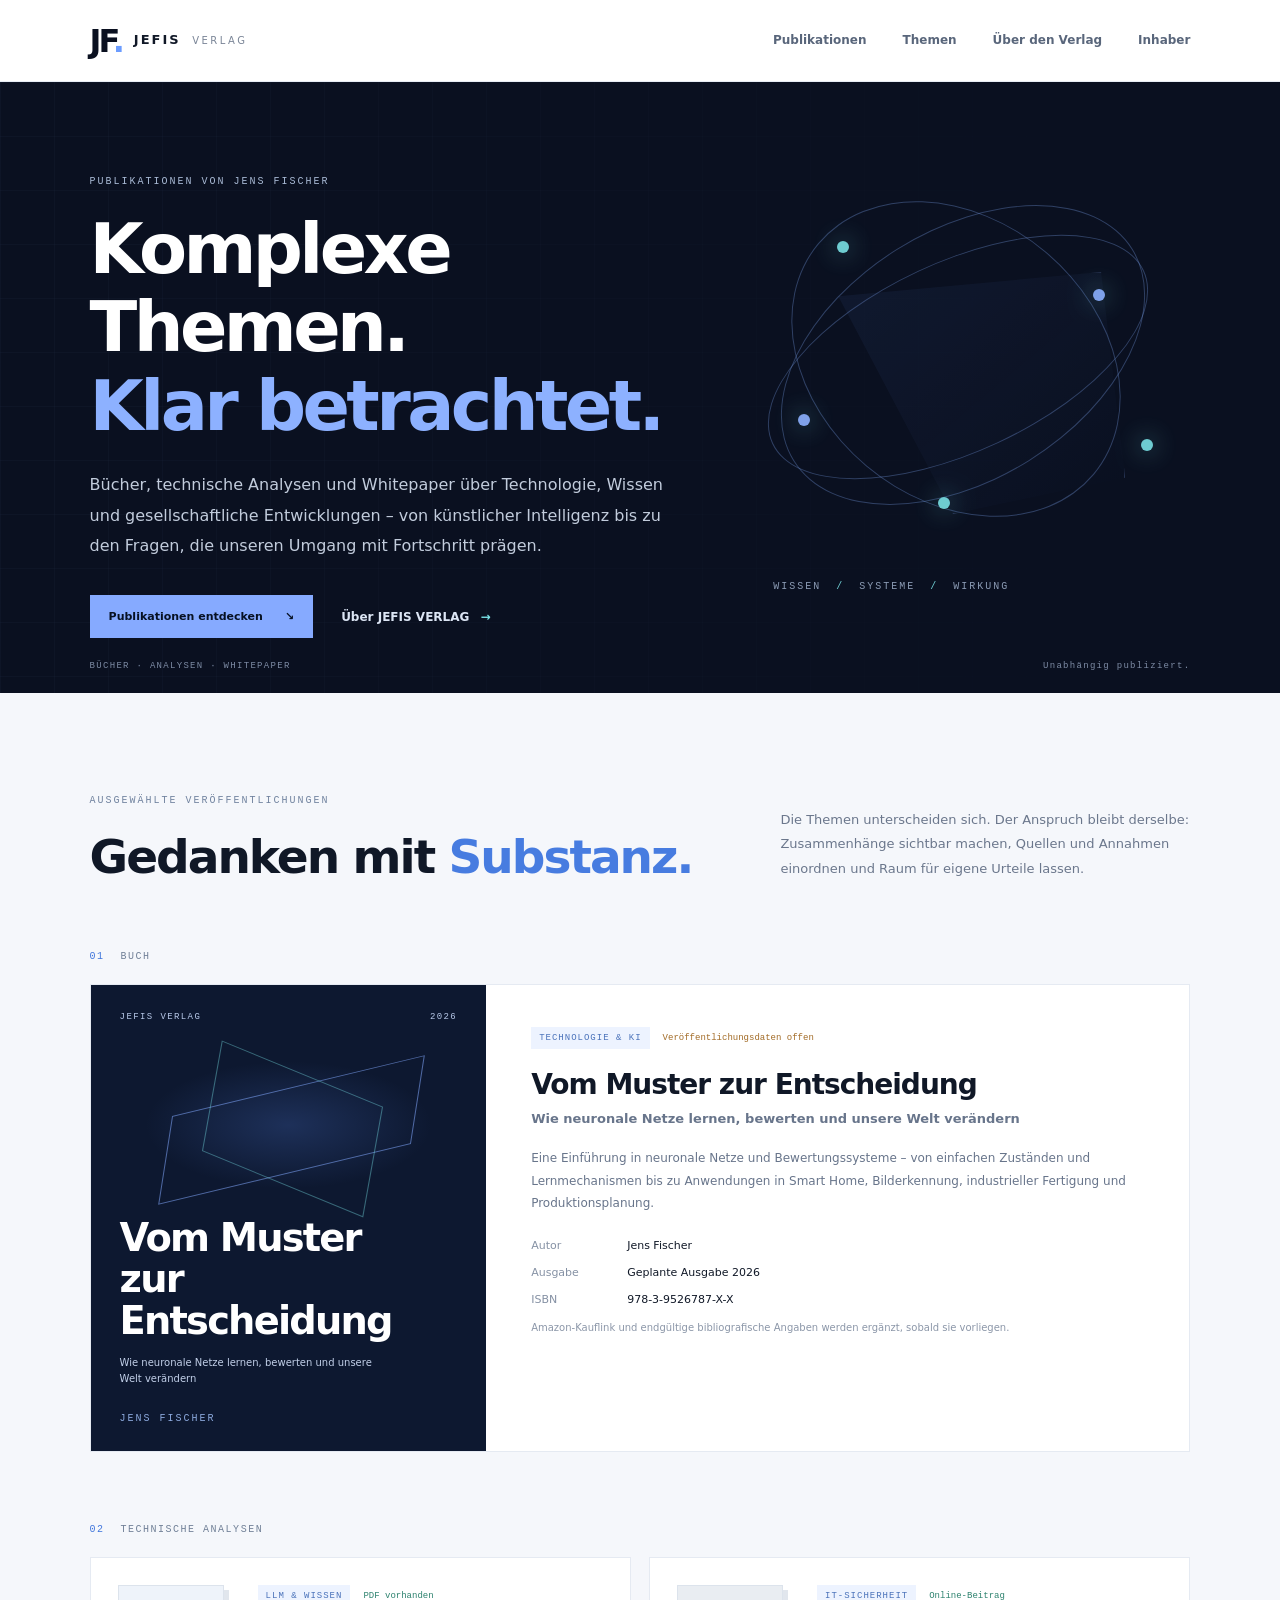
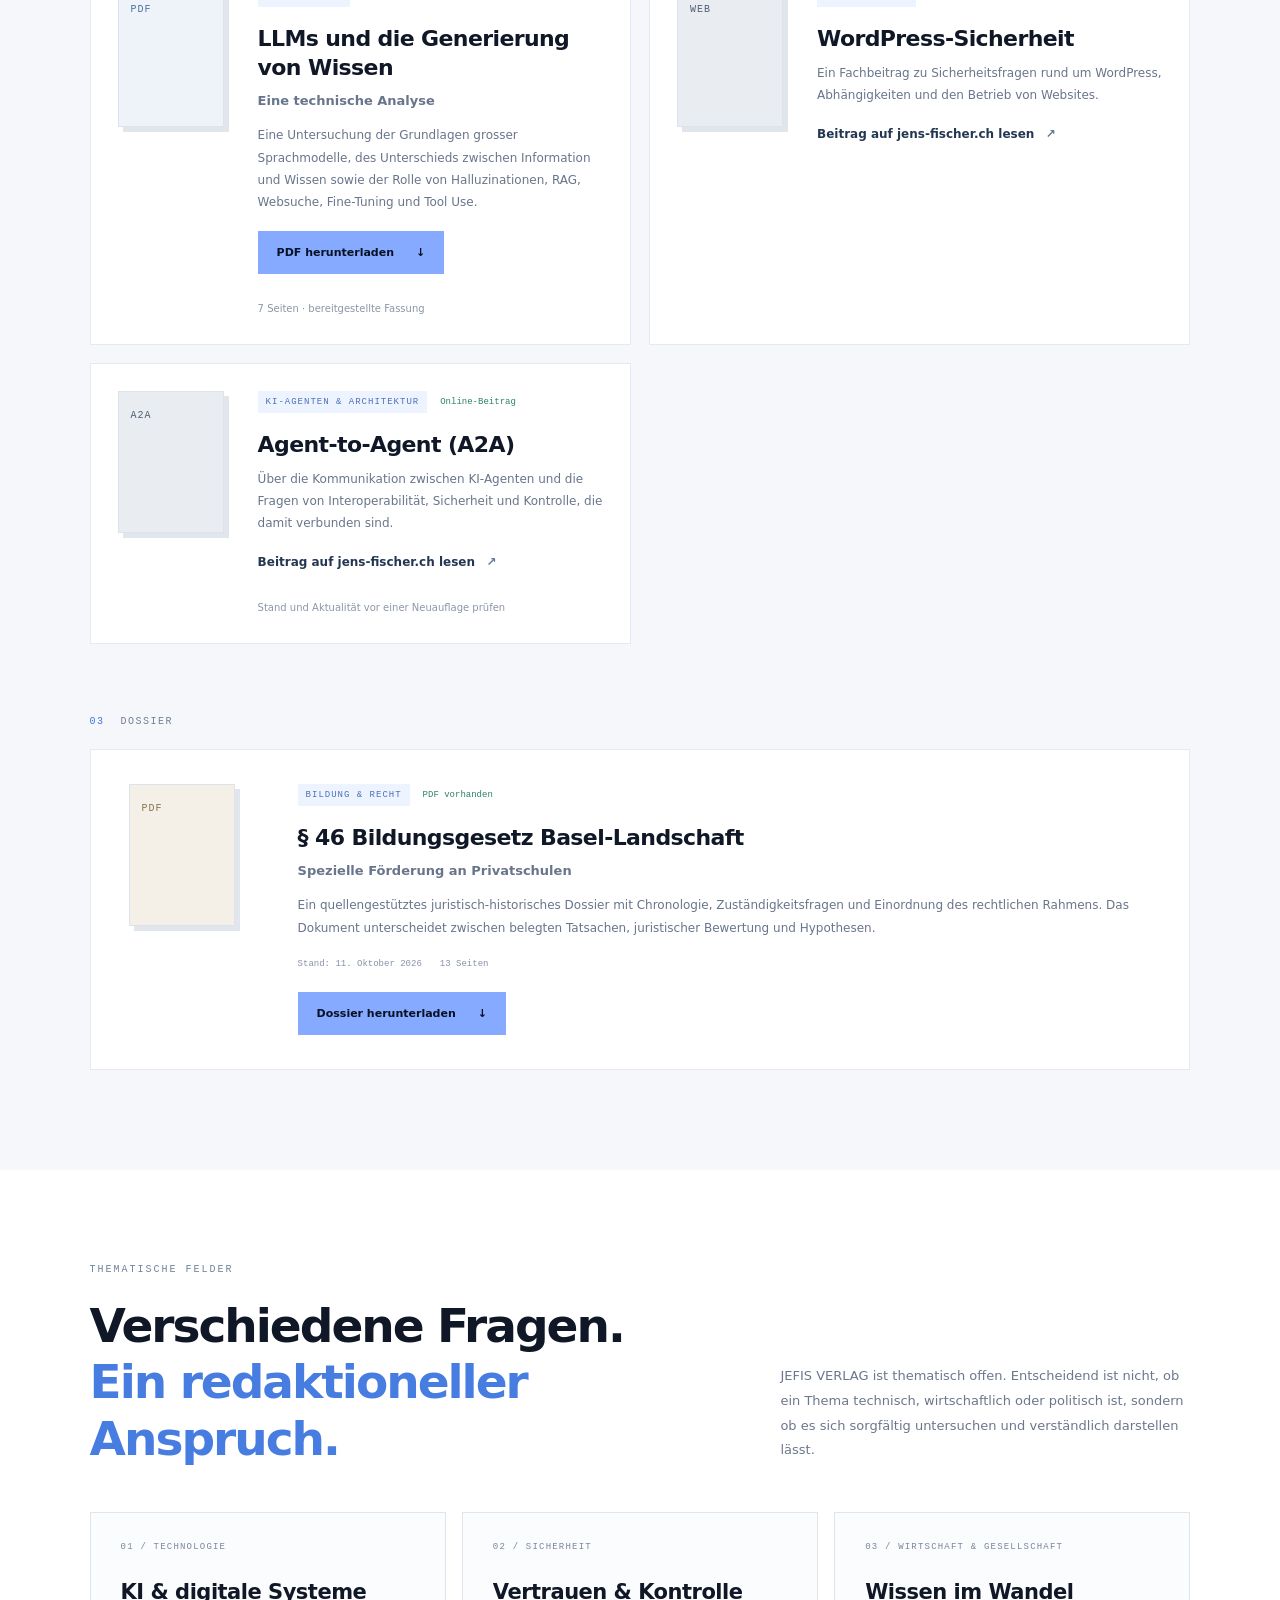
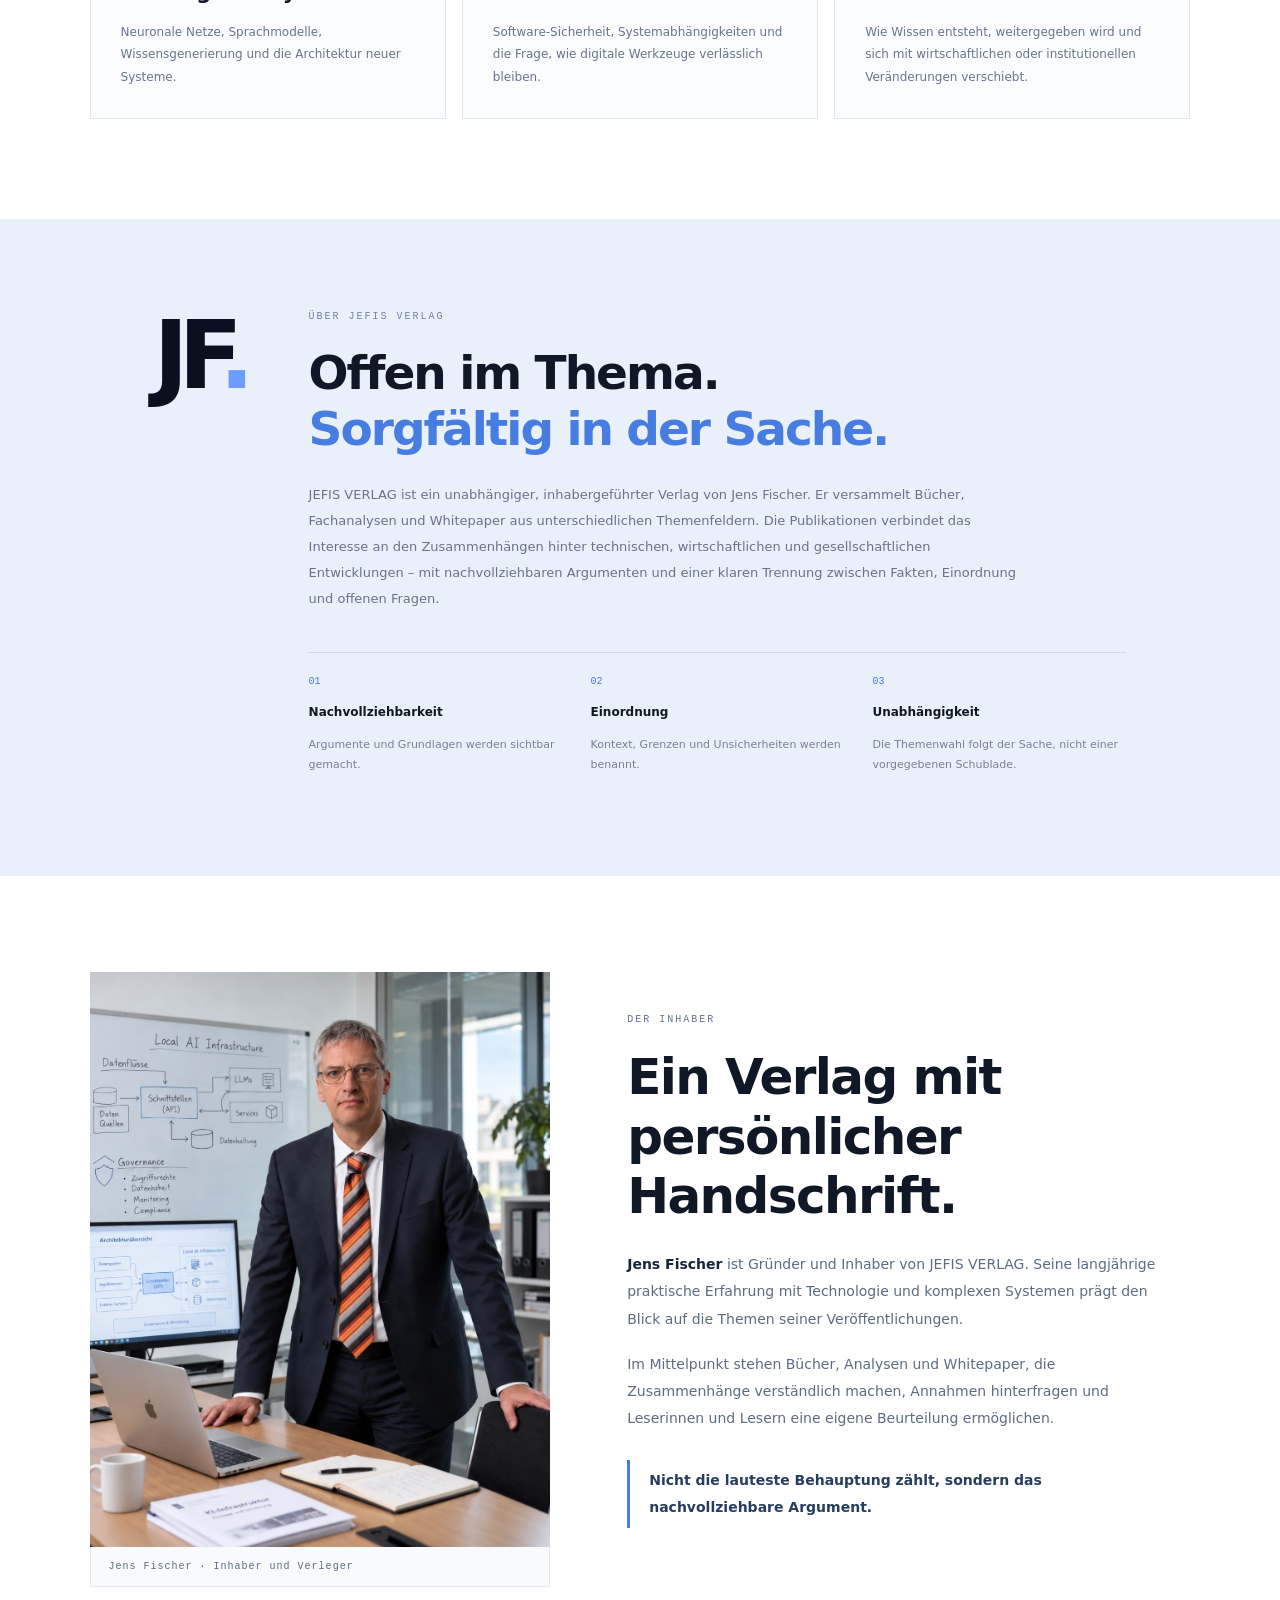
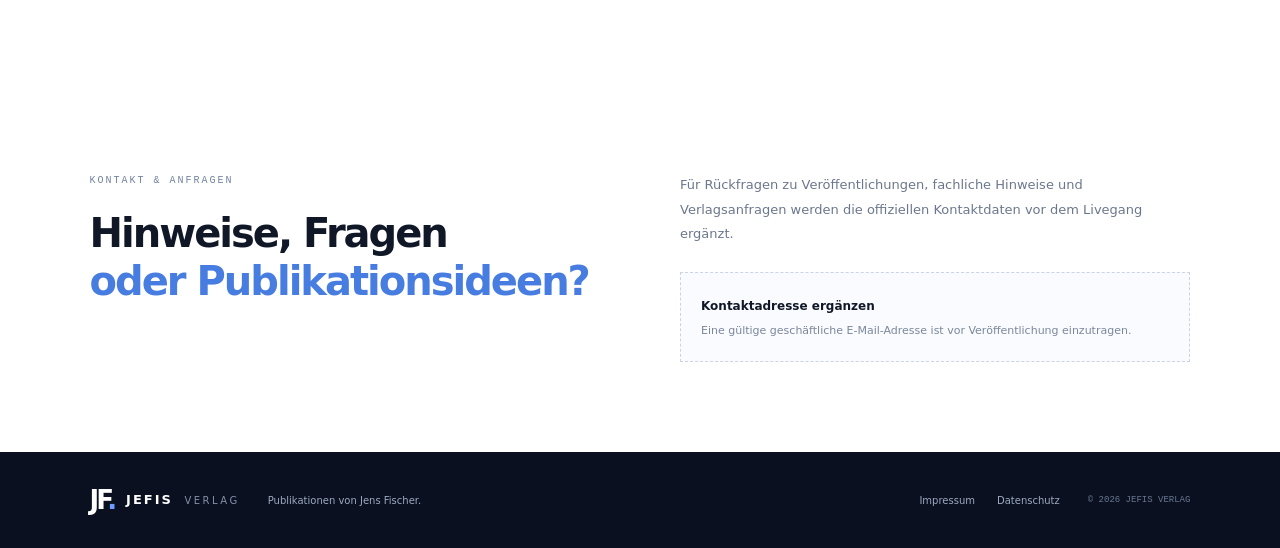
==== commit 044937a1: "Update index.html Add ISBN" ====
--- a/index.html
+++ b/index.html
@@ -32,7 +32,7 @@
 <div class="publication-group"><div class="group-label"><span>01</span><span>BUCH</span></div>
 <article class="publication-card book-card">
 <div aria-label="Gestaltete Titelansicht des Buches" class="book-cover"><div class="cover-top">JEFIS VERLAG <span>2026</span></div><div aria-hidden="true" class="cover-graphic"></div><div class="cover-title">Vom Muster<br/>zur Entscheidung</div><div class="cover-subtitle">Wie neuronale Netze lernen, bewerten und unsere Welt verändern</div><div class="cover-author">JENS FISCHER</div></div>
-<div class="publication-info"><div class="meta-row"><span class="tag">TECHNOLOGIE &amp; KI</span><span class="status">Veröffentlichungsdaten offen</span></div><h3>Vom Muster zur Entscheidung</h3><p class="subtitle">Wie neuronale Netze lernen, bewerten und unsere Welt verändern</p><p>Eine Einführung in neuronale Netze und Bewertungssysteme – von einfachen Zuständen und Lernmechanismen bis zu Anwendungen in Smart Home, Bilderkennung, industrieller Fertigung und Produktionsplanung.</p><p class="detail-line"><span>Autor</span> Jens Fischer</p><p class="detail-line"><span>Ausgabe</span> Geplante Ausgabe 2026</p><p class="detail-line"><span>ISBN</span> Noch einzutragen</p><p class="micro-note">Amazon-Kauflink und endgültige bibliografische Angaben werden ergänzt, sobald sie vorliegen.</p></div>
+<div class="publication-info"><div class="meta-row"><span class="tag">TECHNOLOGIE &amp; KI</span><span class="status">Veröffentlichungsdaten offen</span></div><h3>Vom Muster zur Entscheidung</h3><p class="subtitle">Wie neuronale Netze lernen, bewerten und unsere Welt verändern</p><p>Eine Einführung in neuronale Netze und Bewertungssysteme – von einfachen Zuständen und Lernmechanismen bis zu Anwendungen in Smart Home, Bilderkennung, industrieller Fertigung und Produktionsplanung.</p><p class="detail-line"><span>Autor</span> Jens Fischer</p><p class="detail-line"><span>Ausgabe</span> Geplante Ausgabe 2026</p><p class="detail-line"><span>ISBN</span> 978-3-9526787-X-X</p><p class="micro-note">Amazon-Kauflink und endgültige bibliografische Angaben werden ergänzt, sobald sie vorliegen.</p></div>
 </article>
 </div>
 <div class="publication-group"><div class="group-label"><span>02</span><span>TECHNISCHE ANALYSEN</span></div>
